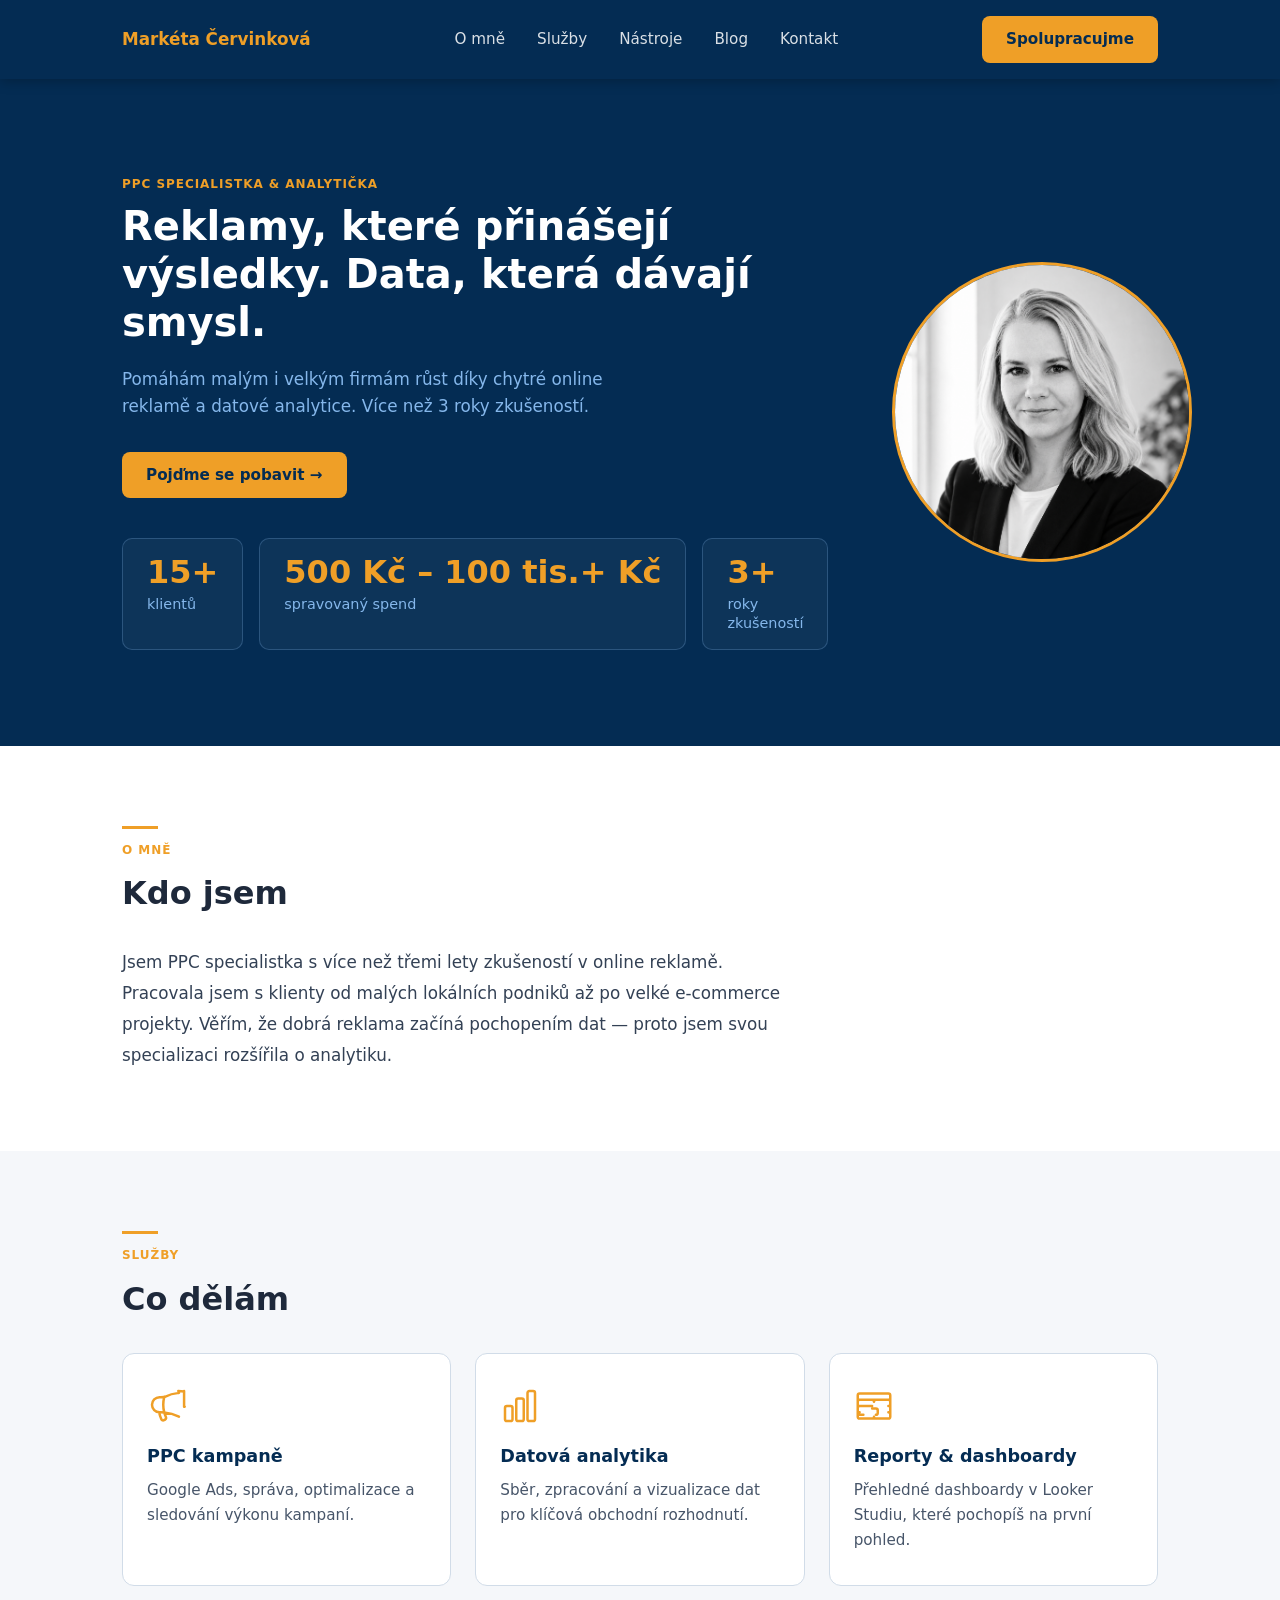
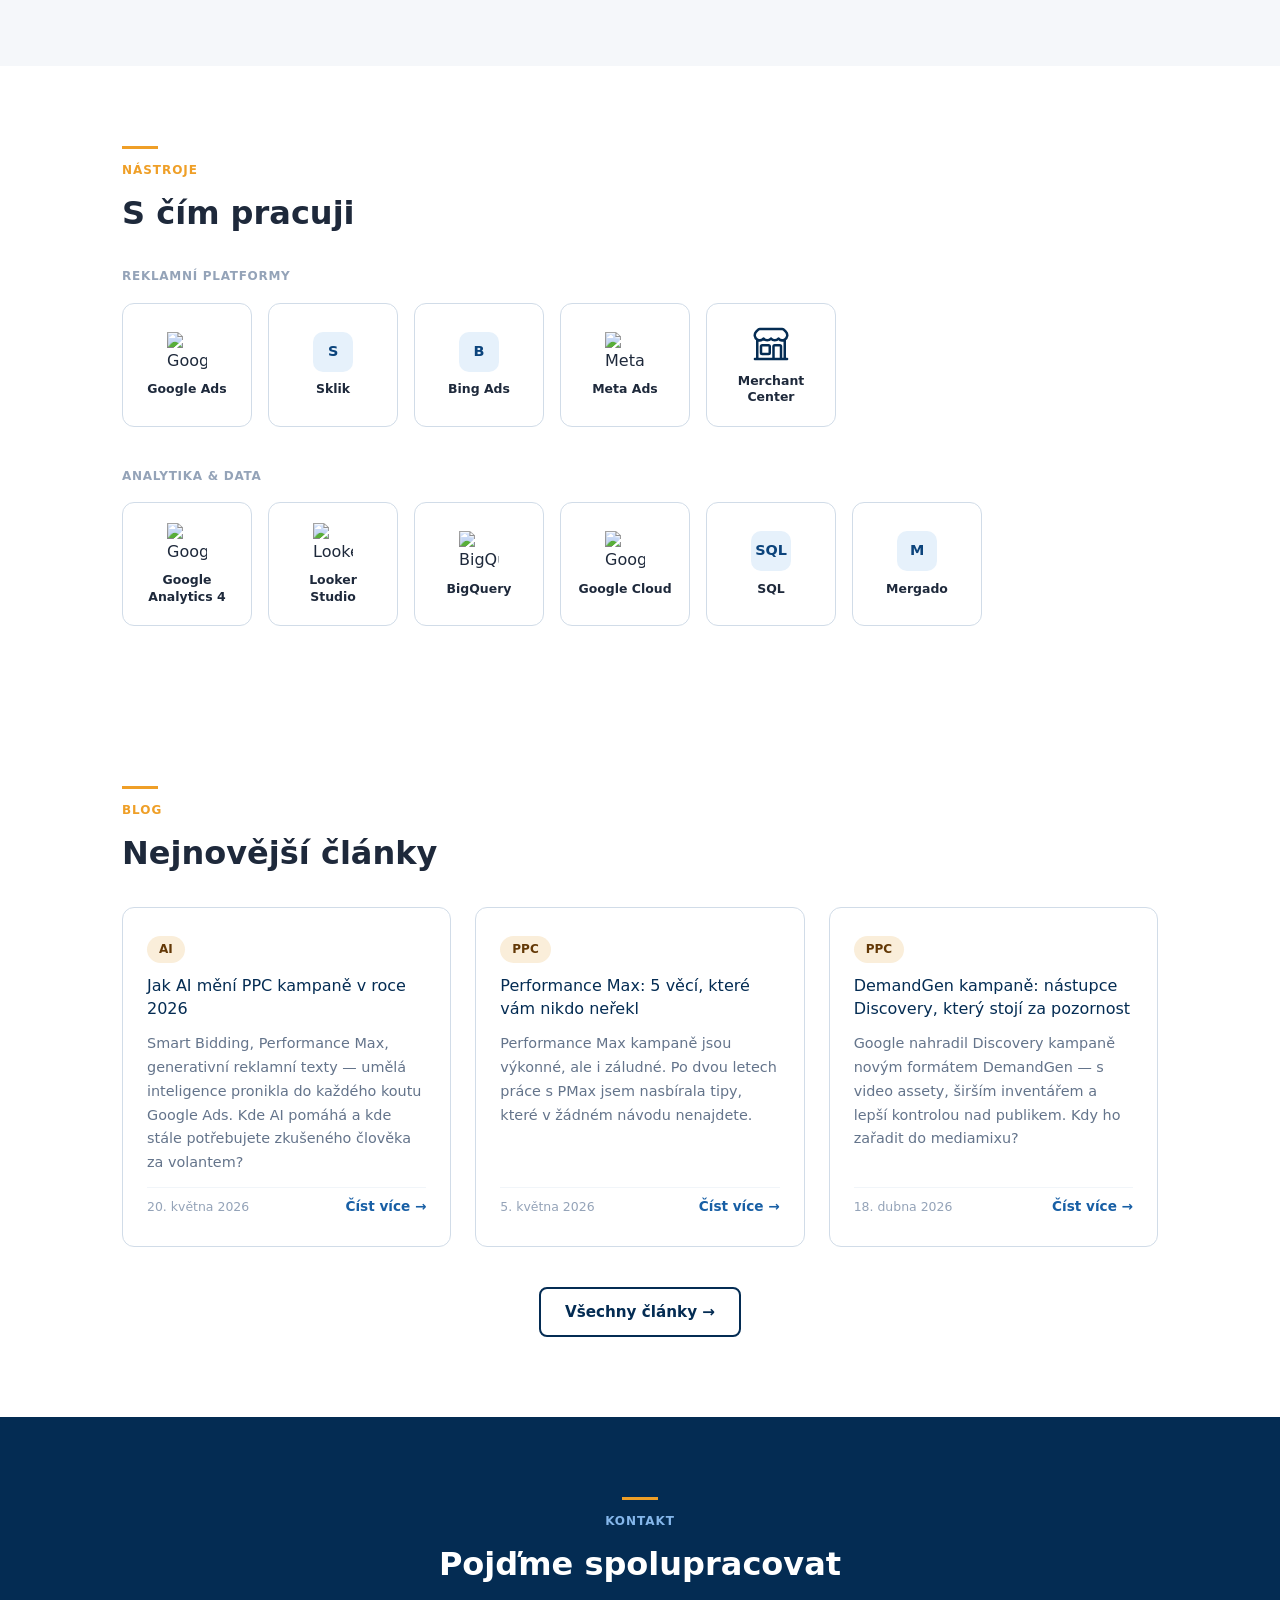
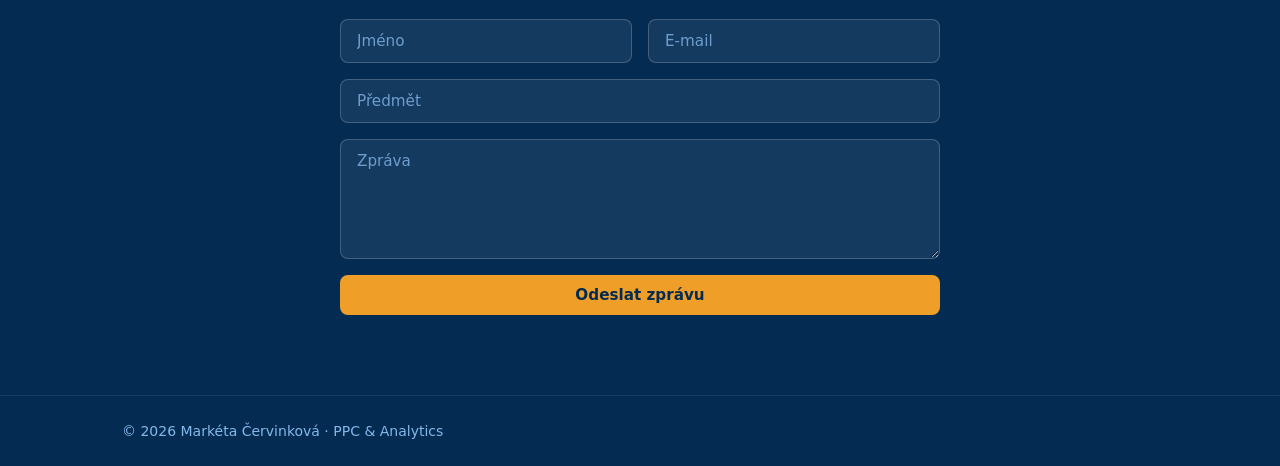
==== index.html @ 35479445 "Enlarge hero stats font, shorten 100 000 to 100 tis." ====
<!DOCTYPE html>
<html lang="cs">
  <head>
    <meta charset="UTF-8" />
    <meta name="viewport" content="width=device-width, initial-scale=1.0" />
    <title>Markéta Červinková — PPC & Analytics</title>
    <link rel="stylesheet" href="css/style.css" />
  </head>
  <body>

    <!-- NAVIGACE -->
    <header class="navbar">
      <div class="navbar__inner">
        <a href="#" class="navbar__logo">Markéta Červinková</a>
        <nav class="navbar__links">
          <a href="#o-mne">O mně</a>
          <a href="#sluzby">Služby</a>
          <a href="#nastroje">Nástroje</a>
          <a href="blog.html">Blog</a>
          <a href="#kontakt">Kontakt</a>
        </nav>
        <a href="#kontakt" class="btn btn--accent">Spolupracujme</a>
      </div>
    </header>

    <main>

      <!-- HERO -->
      <section class="hero" id="hero">
        <div class="section-inner">
          <div class="hero__content">
            <div class="hero__text">
              <p class="section-label">PPC specialistka & analytička</p>
              <h1>Reklamy, které přinášejí výsledky. Data, která dávají smysl.</h1>
              <p class="hero__sub">Pomáhám malým i velkým firmám růst díky chytré online reklamě a datové analytice. Více než 3 roky zkušeností.</p>
              <a href="#kontakt" class="btn btn--accent">Pojďme se pobavit →</a>

              <div class="hero__stats">
                <div class="hero__stat">
                  <span class="hero__stat-value">15+</span>
                  <span class="hero__stat-label">klientů</span>
                </div>
                <div class="hero__stat">
                  <span class="hero__stat-value">500 Kč – 100 tis.+ Kč</span>
                  <span class="hero__stat-label">spravovaný spend</span>
                </div>
                <div class="hero__stat">
                  <span class="hero__stat-value">3+</span>
                  <span class="hero__stat-label">roky zkušeností</span>
                </div>
              </div>
            </div>
            <div class="hero__avatar">
              <img src="assets/foto.png" alt="Markéta Červinková" class="avatar" />
            </div>
          </div>
        </div>
      </section>

      <!-- O MNĚ -->
      <section class="about" id="o-mne">
        <div class="section-inner">
          <div class="deco-bar"></div>
          <p class="section-label">O mně</p>
          <h2>Kdo jsem</h2>
          <p class="about__text">Jsem PPC specialistka s více než třemi lety zkušeností v online reklamě. Pracovala jsem s klienty od malých lokálních podniků až po velké e-commerce projekty. Věřím, že dobrá reklama začíná pochopením dat — proto jsem svou specializaci rozšířila o analytiku.</p>
        </div>
      </section>

      <!-- SLUŽBY -->
      <section class="services" id="sluzby">
        <div class="section-inner">
          <div class="deco-bar"></div>
          <p class="section-label">Služby</p>
          <h2>Co dělám</h2>
          <div class="cards">

            <div class="card">
              <div class="card__icon">
                <svg xmlns="http://www.w3.org/2000/svg" fill="none" viewBox="0 0 24 24" stroke-width="1.5" stroke="currentColor">
                  <path stroke-linecap="round" stroke-linejoin="round" d="M10.34 15.84c-.688-.06-1.386-.09-2.09-.09H7.5a4.5 4.5 0 1 1 0-9h.75c.704 0 1.402-.03 2.09-.09m0 9.18c.253.962.584 1.892.985 2.783.247.55.06 1.21-.463 1.511l-.657.38c-.551.318-1.26.117-1.527-.461a20.845 20.845 0 0 1-1.44-4.282m3.102.069a18.03 18.03 0 0 1-.59-4.59c0-1.586.205-3.124.59-4.59m0 9.18a23.848 23.848 0 0 1 8.835 2.535M10.34 6.66a23.847 23.847 0 0 1 8.835-2.535m0 0A23.74 23.74 0 0 1 18.795 3c1.167 0 2.32.08 3.455.237m0 9.18V3m0 9.18c.12.063.239.127.357.192" />
                </svg>
              </div>
              <h3>PPC kampaně</h3>
              <p>Google Ads, správa, optimalizace a sledování výkonu kampaní.</p>
            </div>

            <div class="card">
              <div class="card__icon">
                <svg xmlns="http://www.w3.org/2000/svg" fill="none" viewBox="0 0 24 24" stroke-width="1.5" stroke="currentColor">
                  <path stroke-linecap="round" stroke-linejoin="round" d="M3 13.125C3 12.504 3.504 12 4.125 12h2.25c.621 0 1.125.504 1.125 1.125v6.75C7.5 20.496 6.996 21 6.375 21h-2.25A1.125 1.125 0 0 1 3 19.875v-6.75ZM9.75 8.625c0-.621.504-1.125 1.125-1.125h2.25c.621 0 1.125.504 1.125 1.125v11.25c0 .621-.504 1.125-1.125 1.125h-2.25a1.125 1.125 0 0 1-1.125-1.125V8.625ZM16.5 4.125c0-.621.504-1.125 1.125-1.125h2.25C20.496 3 21 3.504 21 4.125v15.75c0 .621-.504 1.125-1.125 1.125h-2.25a1.125 1.125 0 0 1-1.125-1.125V4.125Z" />
                </svg>
              </div>
              <h3>Datová analytika</h3>
              <p>Sběr, zpracování a vizualizace dat pro klíčová obchodní rozhodnutí.</p>
            </div>

            <div class="card">
              <div class="card__icon">
                <svg xmlns="http://www.w3.org/2000/svg" fill="none" viewBox="0 0 24 24" stroke-width="1.5" stroke="currentColor">
                  <path stroke-linecap="round" stroke-linejoin="round" d="M3.375 19.5h17.25m-17.25 0a1.125 1.125 0 0 1-1.125-1.125M3.375 19.5h7.5c.621 0 1.125-.504 1.125-1.125m-9.75 0V5.625m0 12.75v-1.5c0-.621.504-1.125 1.125-1.125m18.375 2.625V5.625m0 12.75c0 .621-.504 1.125-1.125 1.125m1.125-1.125v-1.5c0-.621-.504-1.125-1.125-1.125m0 3.75h-7.5A1.125 1.125 0 0 1 12 18.375m9.75-12.75c0-.621-.504-1.125-1.125-1.125H3.375c-.621 0-1.125.504-1.125 1.125m19.5 0v1.5c0 .621-.504 1.125-1.125 1.125M2.25 5.625v1.5c0 .621.504 1.125 1.125 1.125m0 0h17.25m-17.25 0h7.5c.621 0 1.125.504 1.125 1.125M3.375 8.25c-.621 0-1.125.504-1.125 1.125v1.5c0 .621.504 1.125 1.125 1.125m17.25-3.75h-7.5c-.621 0-1.125.504-1.125 1.125m8.625-1.125c.621 0 1.125.504 1.125 1.125v1.5c0 .621-.504 1.125-1.125 1.125m-17.25 0h7.5m-7.5 0c-.621 0-1.125.504-1.125 1.125v1.5c0 .621.504 1.125 1.125 1.125m9.75-2.25h-2.25m2.25 0c.621 0 1.125.504 1.125 1.125v1.5c0 .621-.504 1.125-1.125 1.125m-9.75 0h2.25" />
                </svg>
              </div>
              <h3>Reporty & dashboardy</h3>
              <p>Přehledné dashboardy v Looker Studiu, které pochopíš na první pohled.</p>
            </div>

          </div>
        </div>
      </section>

      <!-- NÁSTROJE -->
      <section class="tools" id="nastroje">
        <div class="section-inner">
          <div class="deco-bar"></div>
          <p class="section-label">Nástroje</p>
          <h2>S čím pracuji</h2>

          <div class="tools-group">
            <p class="tools-group__label">Reklamní platformy</p>
            <div class="tools-grid">
              <div class="tool-card">
                <img src="https://cdn.simpleicons.org/googleads/042C53" alt="Google Ads" class="tool-card__logo" />
                <span class="tool-card__name">Google Ads</span>
              </div>
              <div class="tool-card">
                <div class="tool-card__letter">S</div>
                <span class="tool-card__name">Sklik</span>
              </div>
              <div class="tool-card">
                <div class="tool-card__letter">B</div>
                <span class="tool-card__name">Bing Ads</span>
              </div>
              <div class="tool-card">
                <img src="https://cdn.simpleicons.org/meta/042C53" alt="Meta Ads" class="tool-card__logo" />
                <span class="tool-card__name">Meta Ads</span>
              </div>
              <div class="tool-card">
                <svg class="tool-card__logo" viewBox="0 0 24 24" fill="none" stroke="#042C53" stroke-width="1.5" xmlns="http://www.w3.org/2000/svg">
                  <path stroke-linecap="round" stroke-linejoin="round" d="M13.5 21v-7.5a.75.75 0 0 1 .75-.75h3a.75.75 0 0 1 .75.75V21m-4.5 0H2.36m11.14 0H18m0 0h3.64m-1.39 0V9.349M3.75 21V9.349m0 0a3.001 3.001 0 0 0 3.75-.615A2.993 2.993 0 0 0 9.75 9.75c.896 0 1.7-.393 2.25-1.016a2.993 2.993 0 0 0 2.25 1.016 2.993 2.993 0 0 0 2.25-1.016 3.001 3.001 0 0 0 3.75.614m-16.5 0a3.004 3.004 0 0 1-.621-4.72l1.189-1.19A1.5 1.5 0 0 1 5.378 3h13.243a1.5 1.5 0 0 1 1.06.44l1.19 1.189a3 3 0 0 1-.621 4.72M6.75 18h3.75a.75.75 0 0 0 .75-.75V13.5a.75.75 0 0 0-.75-.75H6.75a.75.75 0 0 0-.75.75v3.75c0 .414.336.75.75.75Z" />
                </svg>
                <span class="tool-card__name">Merchant Center</span>
              </div>
            </div>
          </div>

          <div class="tools-group">
            <p class="tools-group__label">Analytika & data</p>
            <div class="tools-grid">
              <div class="tool-card">
                <img src="https://cdn.simpleicons.org/googleanalytics/042C53" alt="Google Analytics 4" class="tool-card__logo" />
                <span class="tool-card__name">Google Analytics 4</span>
              </div>
              <div class="tool-card">
                <img src="https://cdn.simpleicons.org/looker/042C53" alt="Looker Studio" class="tool-card__logo" />
                <span class="tool-card__name">Looker Studio</span>
              </div>
              <div class="tool-card">
                <img src="https://cdn.simpleicons.org/googlebigquery/042C53" alt="BigQuery" class="tool-card__logo" />
                <span class="tool-card__name">BigQuery</span>
              </div>
              <div class="tool-card">
                <img src="https://cdn.simpleicons.org/googlecloud/042C53" alt="Google Cloud Platform" class="tool-card__logo" />
                <span class="tool-card__name">Google Cloud</span>
              </div>
              <div class="tool-card">
                <div class="tool-card__letter">SQL</div>
                <span class="tool-card__name">SQL</span>
              </div>
              <div class="tool-card">
                <div class="tool-card__letter">M</div>
                <span class="tool-card__name">Mergado</span>
              </div>
            </div>
          </div>

        </div>
      </section>

      <!-- BLOG PREVIEW -->
      <section class="blog-preview" id="blog">
        <div class="section-inner">
          <div class="deco-bar"></div>
          <p class="section-label">Blog</p>
          <h2>Nejnovější články</h2>
          <div class="blog-preview__grid" id="blogGrid"></div>
          <div class="blog-preview__cta">
            <a href="blog.html" class="btn btn--outline">Všechny články →</a>
          </div>
        </div>
      </section>

      <!-- KONTAKT -->
      <section class="contact" id="kontakt">
        <div class="section-inner">
          <div class="deco-bar"></div>
          <p class="section-label">Kontakt</p>
          <h2>Pojďme spolupracovat</h2>
          <form class="form" novalidate>
            <div class="form__row">
              <input class="form__input" type="text" placeholder="Jméno" required />
              <input class="form__input" type="email" placeholder="E-mail" required />
            </div>
            <input class="form__input" type="text" placeholder="Předmět" />
            <textarea class="form__input form__textarea" placeholder="Zpráva" rows="5" required></textarea>
            <button type="submit" class="btn btn--accent">Odeslat zprávu</button>
          </form>
        </div>
      </section>

    </main>

    <!-- FOOTER -->
    <footer class="footer">
      <div class="footer__inner">
        <p>© 2026 Markéta Červinková · PPC & Analytics</p>
      </div>
    </footer>

    <script src="js/script.js"></script>
  </body>
</html>
---- css/style.css ----
*, *::before, *::after {
  box-sizing: border-box;
  margin: 0;
  padding: 0;
}

:root {
  --primary:        #042C53;
  --accent:         #EF9F27;
  --light-blue:     #85B7EB;
  --chip-blue-bg:   #E6F1FB;
  --chip-blue-text: #0C447C;
  --chip-gold-bg:   #FAEEDA;
  --chip-gold-text: #633806;
  --text:           #1e293b;
  --bg:             #ffffff;
  --bg-gray:        #f5f7fa;
  --font:           system-ui, sans-serif;
  --max-width:      1100px;
}

html {
  scroll-behavior: smooth;
}

body {
  font-family: var(--font);
  color: var(--text);
  background: var(--bg);
  line-height: 1.6;
}

/* ── LAYOUT ── */
.section-inner {
  max-width: var(--max-width);
  margin: 0 auto;
  padding: 5rem 2rem;
}

/* ── DECORATIVE BAR ── */
.deco-bar {
  width: 36px;
  height: 3px;
  background: var(--accent);
  margin-bottom: 0.75rem;
}

/* ── SECTION LABEL ── */
.section-label {
  display: block;
  font-size: 0.75rem;
  font-weight: 700;
  letter-spacing: 0.08em;
  text-transform: uppercase;
  color: var(--accent);
  margin-bottom: 0.5rem;
}

/* ── HEADINGS ── */
h2 {
  font-size: 2rem;
  font-weight: 700;
  margin-bottom: 1.75rem;
  color: inherit;
}

/* ── BUTTONS ── */
.btn {
  display: inline-block;
  padding: 0.7rem 1.5rem;
  border-radius: 8px;
  font-weight: 600;
  font-size: 0.95rem;
  font-family: var(--font);
  text-decoration: none;
  cursor: pointer;
  border: none;
  transition: opacity 0.2s, transform 0.15s;
}
.btn:hover {
  opacity: 0.88;
  transform: translateY(-1px);
}

.btn--accent {
  background: var(--accent);
  color: var(--primary);
}

/* ════════════════════════════
   NAVIGACE
════════════════════════════ */
.navbar {
  position: sticky;
  top: 0;
  z-index: 100;
  background: var(--primary);
  box-shadow: 0 2px 12px rgba(0, 0, 0, 0.25);
}

.navbar__inner {
  max-width: var(--max-width);
  margin: 0 auto;
  padding: 1rem 2rem;
  display: flex;
  align-items: center;
  gap: 2rem;
}

.navbar__logo {
  color: var(--accent);
  font-weight: 700;
  font-size: 1.05rem;
  text-decoration: none;
  white-space: nowrap;
  flex-shrink: 0;
}

.navbar__links {
  flex: 1;
  display: flex;
  justify-content: center;
  gap: 2rem;
}

.navbar__links a {
  color: rgba(255, 255, 255, 0.85);
  text-decoration: none;
  font-size: 0.95rem;
  transition: color 0.2s;
}
.navbar__links a:hover {
  color: var(--accent);
}

/* ════════════════════════════
   HERO
════════════════════════════ */
.hero {
  background: var(--primary);
  color: #fff;
}

.hero .section-inner {
  padding-top: 6rem;
  padding-bottom: 6rem;
}

.hero__content {
  display: flex;
  align-items: center;
  gap: 4rem;
}

.hero__text {
  flex: 1;
}

.hero__text h1 {
  font-size: 2.5rem;
  font-weight: 800;
  line-height: 1.2;
  color: #fff;
  margin-bottom: 1.25rem;
}

.hero__sub {
  color: var(--light-blue);
  font-size: 1.05rem;
  margin-bottom: 2rem;
  max-width: 520px;
}

.hero__stats {
  display: flex;
  gap: 1rem;
  margin-top: 2.5rem;
}

.hero__stat {
  display: flex;
  flex-direction: column;
  gap: 0.3rem;
  padding: 1rem 1.5rem;
  border: 1px solid rgba(133, 183, 235, 0.25);
  border-radius: 10px;
  background: rgba(255, 255, 255, 0.04);
}

.hero__stat-value {
  font-size: 2rem;
  font-weight: 800;
  color: var(--accent);
  line-height: 1.1;
  white-space: nowrap;
}

.hero__stat-label {
  font-size: 0.9rem;
  color: var(--light-blue);
  line-height: 1.3;
}

.hero__avatar {
  flex-shrink: 0;
}

.avatar {
  width: 300px;
  height: 300px;
  border-radius: 50%;
  border: 3px solid var(--accent);
  object-fit: cover;
  object-position: center top;
  display: block;
}

/* ════════════════════════════
   O MNĚ
════════════════════════════ */
.about {
  background: var(--bg);
}

.about__text {
  max-width: 680px;
  font-size: 1.05rem;
  line-height: 1.85;
  color: #334155;
}

/* ════════════════════════════
   SLUŽBY
════════════════════════════ */
.services {
  background: var(--bg-gray);
}

.cards {
  display: grid;
  grid-template-columns: repeat(3, 1fr);
  gap: 1.5rem;
}

.card {
  background: #fff;
  border: 0.5px solid #d1dce8;
  border-radius: 12px;
  padding: 2rem 1.5rem;
  transition: box-shadow 0.2s;
}
.card:hover {
  box-shadow: 0 4px 20px rgba(4, 44, 83, 0.1);
}

.card__icon {
  width: 40px;
  height: 40px;
  color: var(--accent);
  margin-bottom: 1rem;
}
.card__icon svg {
  width: 100%;
  height: 100%;
}

.card h3 {
  font-size: 1.1rem;
  font-weight: 700;
  color: var(--primary);
  margin-bottom: 0.5rem;
}

.card p {
  color: #475569;
  font-size: 0.95rem;
  line-height: 1.65;
}

/* ════════════════════════════
   NÁSTROJE
════════════════════════════ */
.tools {
  background: var(--bg);
}

.tools-group {
  margin-bottom: 2.5rem;
}
.tools-group:last-child {
  margin-bottom: 0;
}

.tools-group__label {
  font-size: 0.75rem;
  font-weight: 700;
  letter-spacing: 0.06em;
  text-transform: uppercase;
  color: #94a3b8;
  margin-bottom: 1rem;
}

.tools-grid {
  display: flex;
  flex-wrap: wrap;
  gap: 1rem;
}

.tool-card {
  display: flex;
  flex-direction: column;
  align-items: center;
  justify-content: center;
  gap: 0.6rem;
  background: #fff;
  border: 0.5px solid #d1dce8;
  border-radius: 12px;
  padding: 1.25rem 1rem;
  width: 130px;
  transition: box-shadow 0.2s, transform 0.15s, border-color 0.2s;
  cursor: default;
}
.tool-card:hover {
  box-shadow: 0 4px 16px rgba(4, 44, 83, 0.1);
  transform: translateY(-2px);
  border-color: var(--accent);
}

.tool-card__logo {
  width: 40px;
  height: 40px;
  object-fit: contain;
}

.tool-card__letter {
  width: 40px;
  height: 40px;
  border-radius: 10px;
  background: var(--chip-blue-bg);
  color: var(--chip-blue-text);
  display: flex;
  align-items: center;
  justify-content: center;
  font-weight: 800;
  font-size: 0.9rem;
  letter-spacing: -0.01em;
}

.tool-card__name {
  font-size: 0.78rem;
  font-weight: 600;
  color: var(--text);
  text-align: center;
  line-height: 1.3;
}

/* zachováme chipy pro blog */
.chip {
  padding: 0.4rem 1.1rem;
  border-radius: 999px;
  font-size: 0.875rem;
  font-weight: 600;
}

.chip--blue {
  background: var(--chip-blue-bg);
  color: var(--chip-blue-text);
}

.chip--gold {
  background: var(--chip-gold-bg);
  color: var(--chip-gold-text);
}

/* ════════════════════════════
   BLOG PREVIEW
════════════════════════════ */
.blog-preview {
  background: var(--bg);
}

.blog-preview__grid {
  display: grid;
  grid-template-columns: repeat(3, 1fr);
  gap: 1.5rem;
  margin-bottom: 2.5rem;
}

.blog-card {
  background: #fff;
  border: 0.5px solid #d1dce8;
  border-radius: 12px;
  padding: 1.75rem 1.5rem;
  display: flex;
  flex-direction: column;
  gap: 0.75rem;
  transition: box-shadow 0.2s, transform 0.15s;
  position: relative;
}
.blog-card:hover {
  box-shadow: 0 4px 20px rgba(4, 44, 83, 0.1);
  transform: translateY(-2px);
}

.blog-card__tag {
  display: inline-block;
  padding: 0.25rem 0.75rem;
  border-radius: 999px;
  font-size: 0.75rem;
  font-weight: 600;
  background: var(--chip-gold-bg);
  color: var(--chip-gold-text);
  align-self: flex-start;
}

.blog-card__title {
  font-size: 1rem;
  font-weight: 500;
  line-height: 1.4;
  margin: 0;
}
.blog-card__title a {
  color: var(--primary);
  text-decoration: none;
  transition: color 0.2s;
}
.blog-card__title a::after {
  content: '';
  position: absolute;
  inset: 0;
  border-radius: 12px;
}
.blog-card:hover .blog-card__title a {
  color: var(--accent);
}

.blog-card__perex {
  font-size: 0.9rem;
  color: #64748b;
  line-height: 1.65;
  flex: 1;
}

.blog-card__footer {
  display: flex;
  justify-content: space-between;
  align-items: center;
  margin-top: auto;
  padding-top: 0.5rem;
  border-top: 1px solid #f1f5f9;
}

.blog-card__date {
  font-size: 0.78rem;
  color: #94a3b8;
}

.blog-card__link {
  font-size: 0.85rem;
  font-weight: 600;
  color: #185FA5;
  text-decoration: none;
  transition: opacity 0.2s;
  position: relative;
  z-index: 1;
}
.blog-card__link:hover {
  opacity: 0.75;
}

.blog-preview__cta {
  text-align: center;
}

.btn--outline {
  background: transparent;
  border: 2px solid var(--primary);
  color: var(--primary);
}
.btn--outline:hover {
  background: var(--primary);
  color: #fff;
  opacity: 1;
}

@media (max-width: 768px) {
  .blog-preview__grid {
    grid-template-columns: 1fr;
  }
}

/* ════════════════════════════
   KONTAKT
════════════════════════════ */
.contact {
  background: var(--primary);
  color: #fff;
  text-align: center;
}

.contact h2 {
  color: #fff;
}

.contact .section-label {
  color: var(--light-blue);
}

.contact .deco-bar {
  margin-left: auto;
  margin-right: auto;
}

.form {
  display: flex;
  flex-direction: column;
  gap: 1rem;
  max-width: 600px;
  margin: 0 auto;
}

.form__row {
  display: grid;
  grid-template-columns: 1fr 1fr;
  gap: 1rem;
}

.form__input {
  width: 100%;
  padding: 0.75rem 1rem;
  border-radius: 8px;
  border: 1px solid rgba(255, 255, 255, 0.2);
  background: rgba(255, 255, 255, 0.07);
  color: #fff;
  font-size: 0.95rem;
  font-family: var(--font);
  outline: none;
  transition: border-color 0.2s, background 0.2s;
}
.form__input::placeholder {
  color: var(--light-blue);
  opacity: 0.8;
}
.form__input:focus {
  border-color: var(--accent);
  background: rgba(255, 255, 255, 0.1);
}

.form__textarea {
  resize: vertical;
  min-height: 120px;
}

/* ════════════════════════════
   FOOTER
════════════════════════════ */
.footer {
  background: var(--primary);
  border-top: 1px solid rgba(255, 255, 255, 0.08);
  color: var(--light-blue);
  font-size: 0.875rem;
}

.footer__inner {
  max-width: var(--max-width);
  margin: 0 auto;
  padding: 1.5rem 2rem;
}

/* ════════════════════════════
   RESPONSIVE
════════════════════════════ */
@media (max-width: 768px) {
  .navbar__links {
    display: none;
  }

  .hero .section-inner {
    padding-top: 4rem;
    padding-bottom: 4rem;
  }

  .hero__content {
    flex-direction: column-reverse;
    text-align: center;
    gap: 2.5rem;
  }

  .hero__text h1 {
    font-size: 1.8rem;
  }

  .hero__sub {
    margin-left: auto;
    margin-right: auto;
  }

  .hero__stats {
    flex-direction: column;
    gap: 0.75rem;
  }

  .cards {
    grid-template-columns: 1fr;
  }

  .form__row {
    grid-template-columns: 1fr;
  }
}
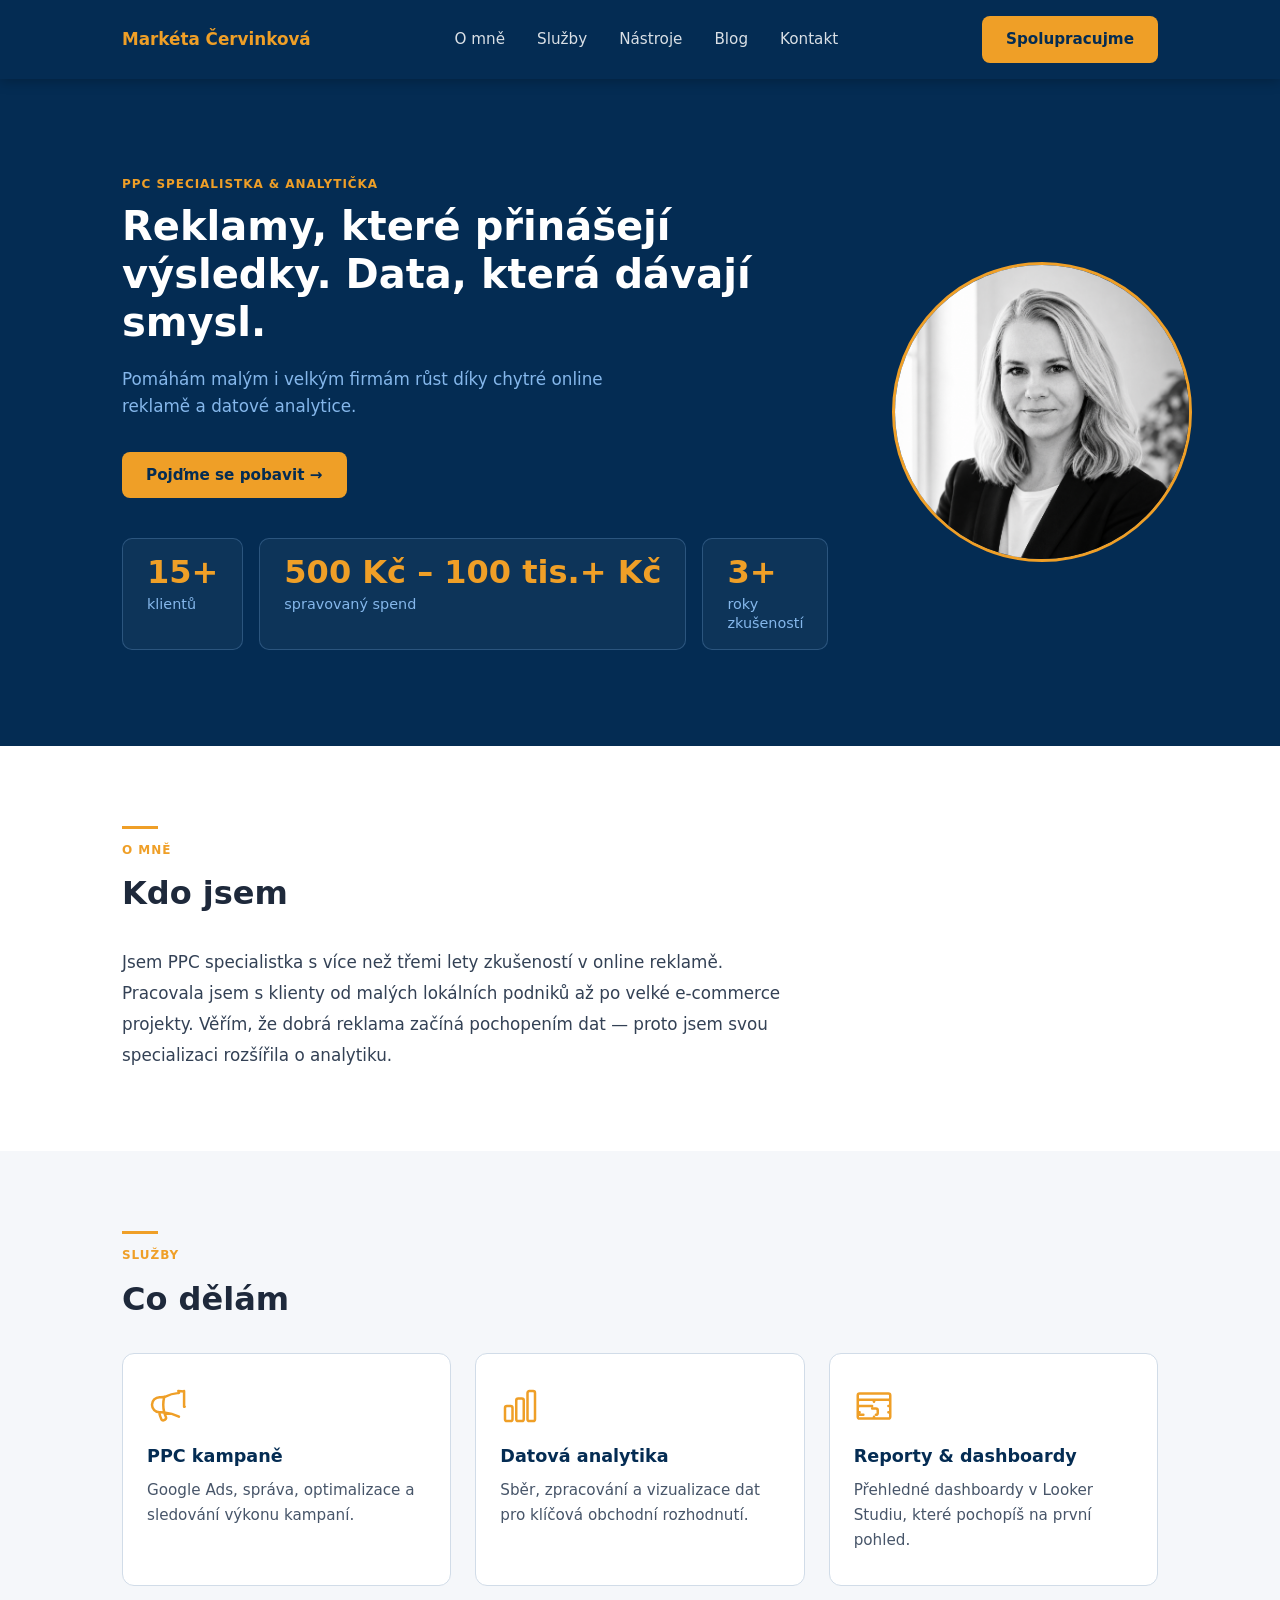
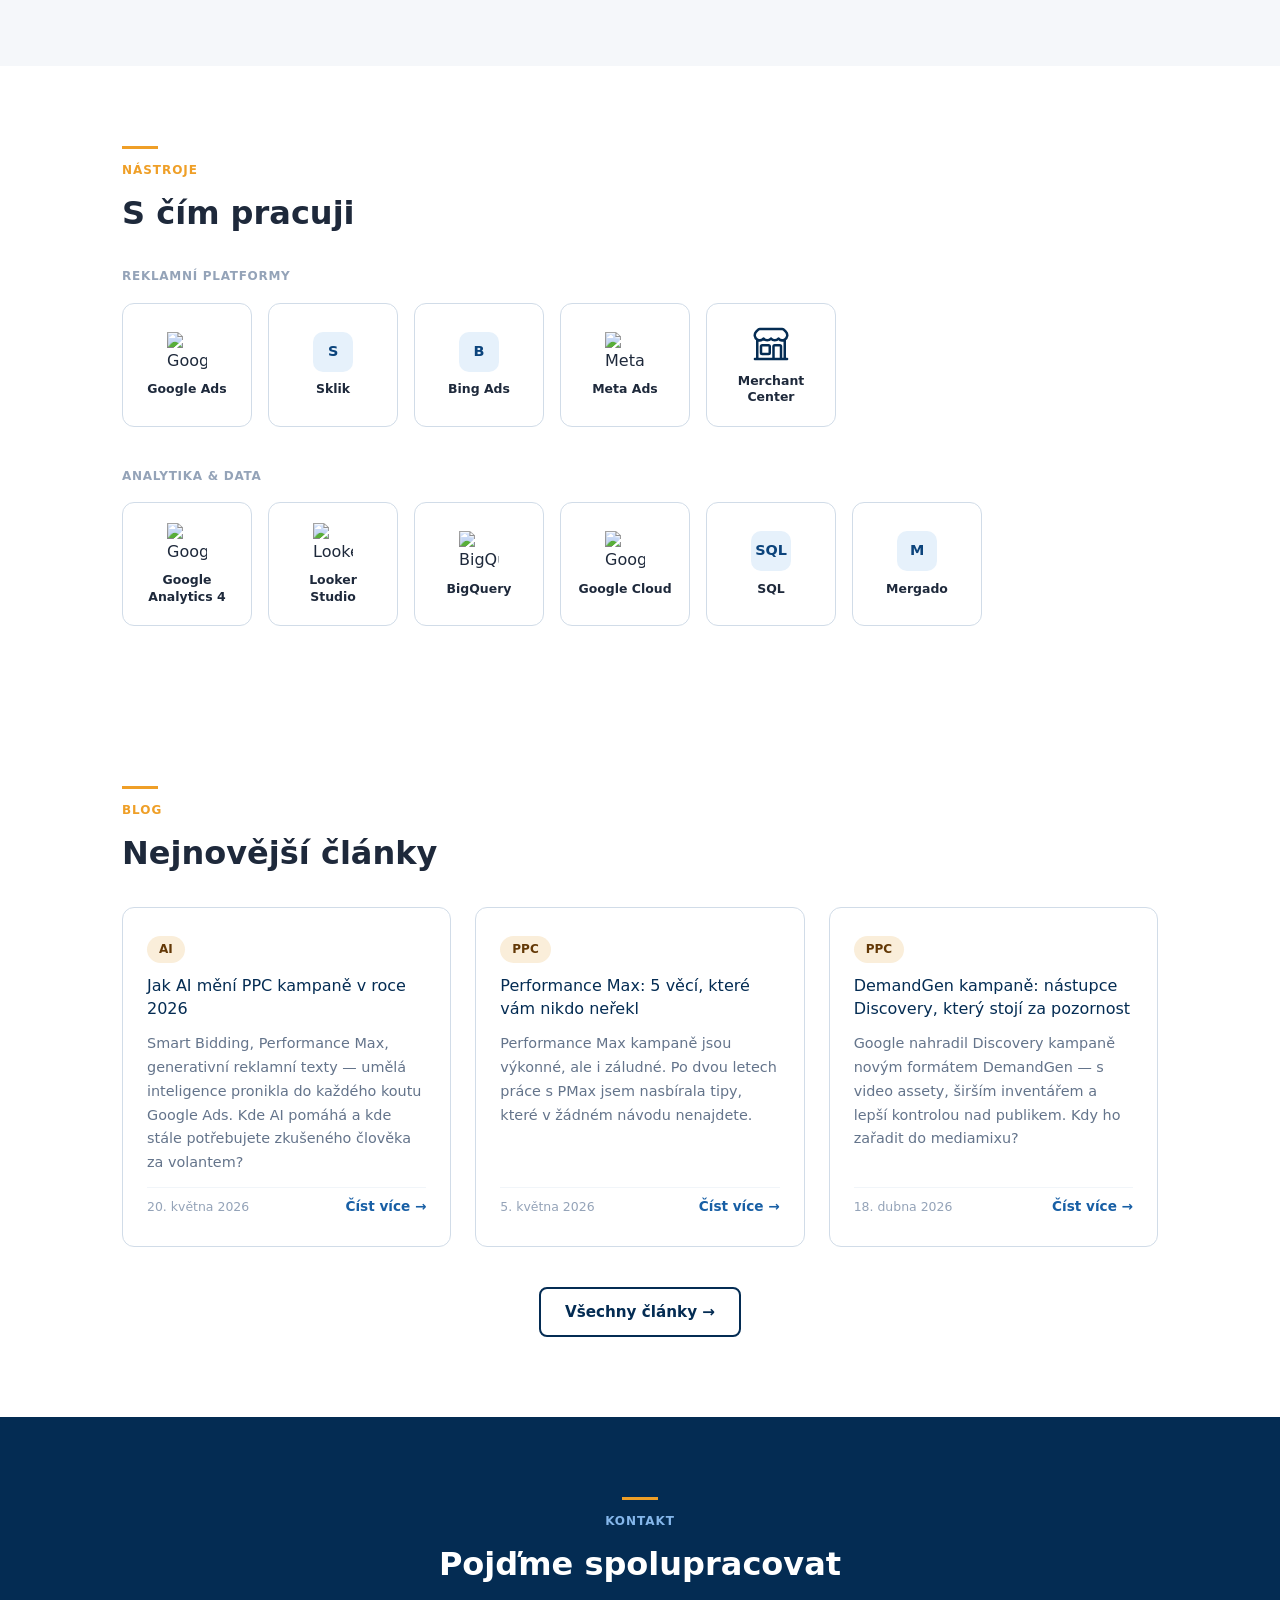
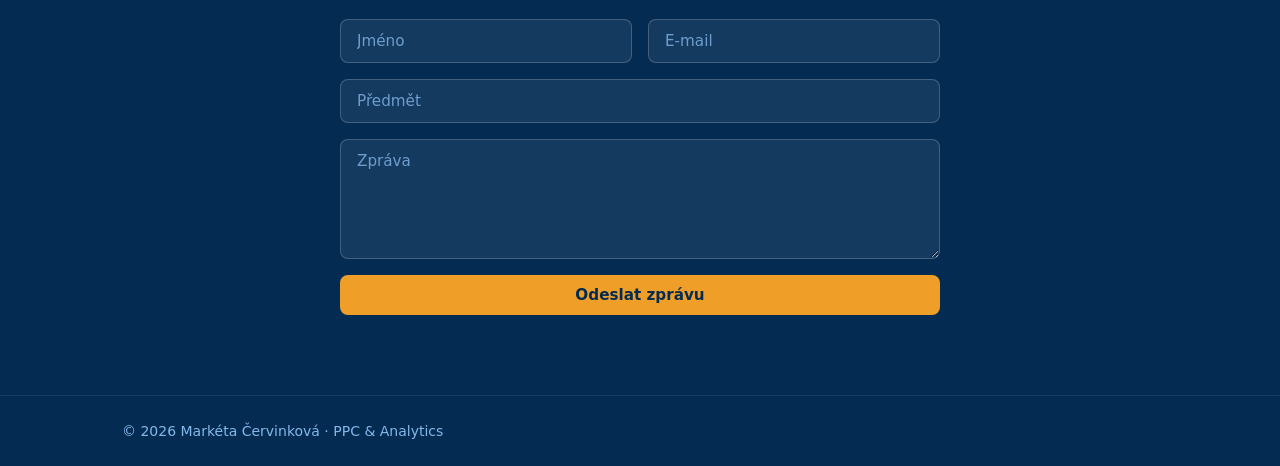
==== commit c9d3f72d: "Remove duplicate experience mention from hero subtitle" ====
--- a/index.html
+++ b/index.html
@@ -32,7 +32,7 @@
             <div class="hero__text">
               <p class="section-label">PPC specialistka & analytička</p>
               <h1>Reklamy, které přinášejí výsledky. Data, která dávají smysl.</h1>
-              <p class="hero__sub">Pomáhám malým i velkým firmám růst díky chytré online reklamě a datové analytice. Více než 3 roky zkušeností.</p>
+              <p class="hero__sub">Pomáhám malým i velkým firmám růst díky chytré online reklamě a datové analytice.</p>
               <a href="#kontakt" class="btn btn--accent">Pojďme se pobavit →</a>
 
               <div class="hero__stats">
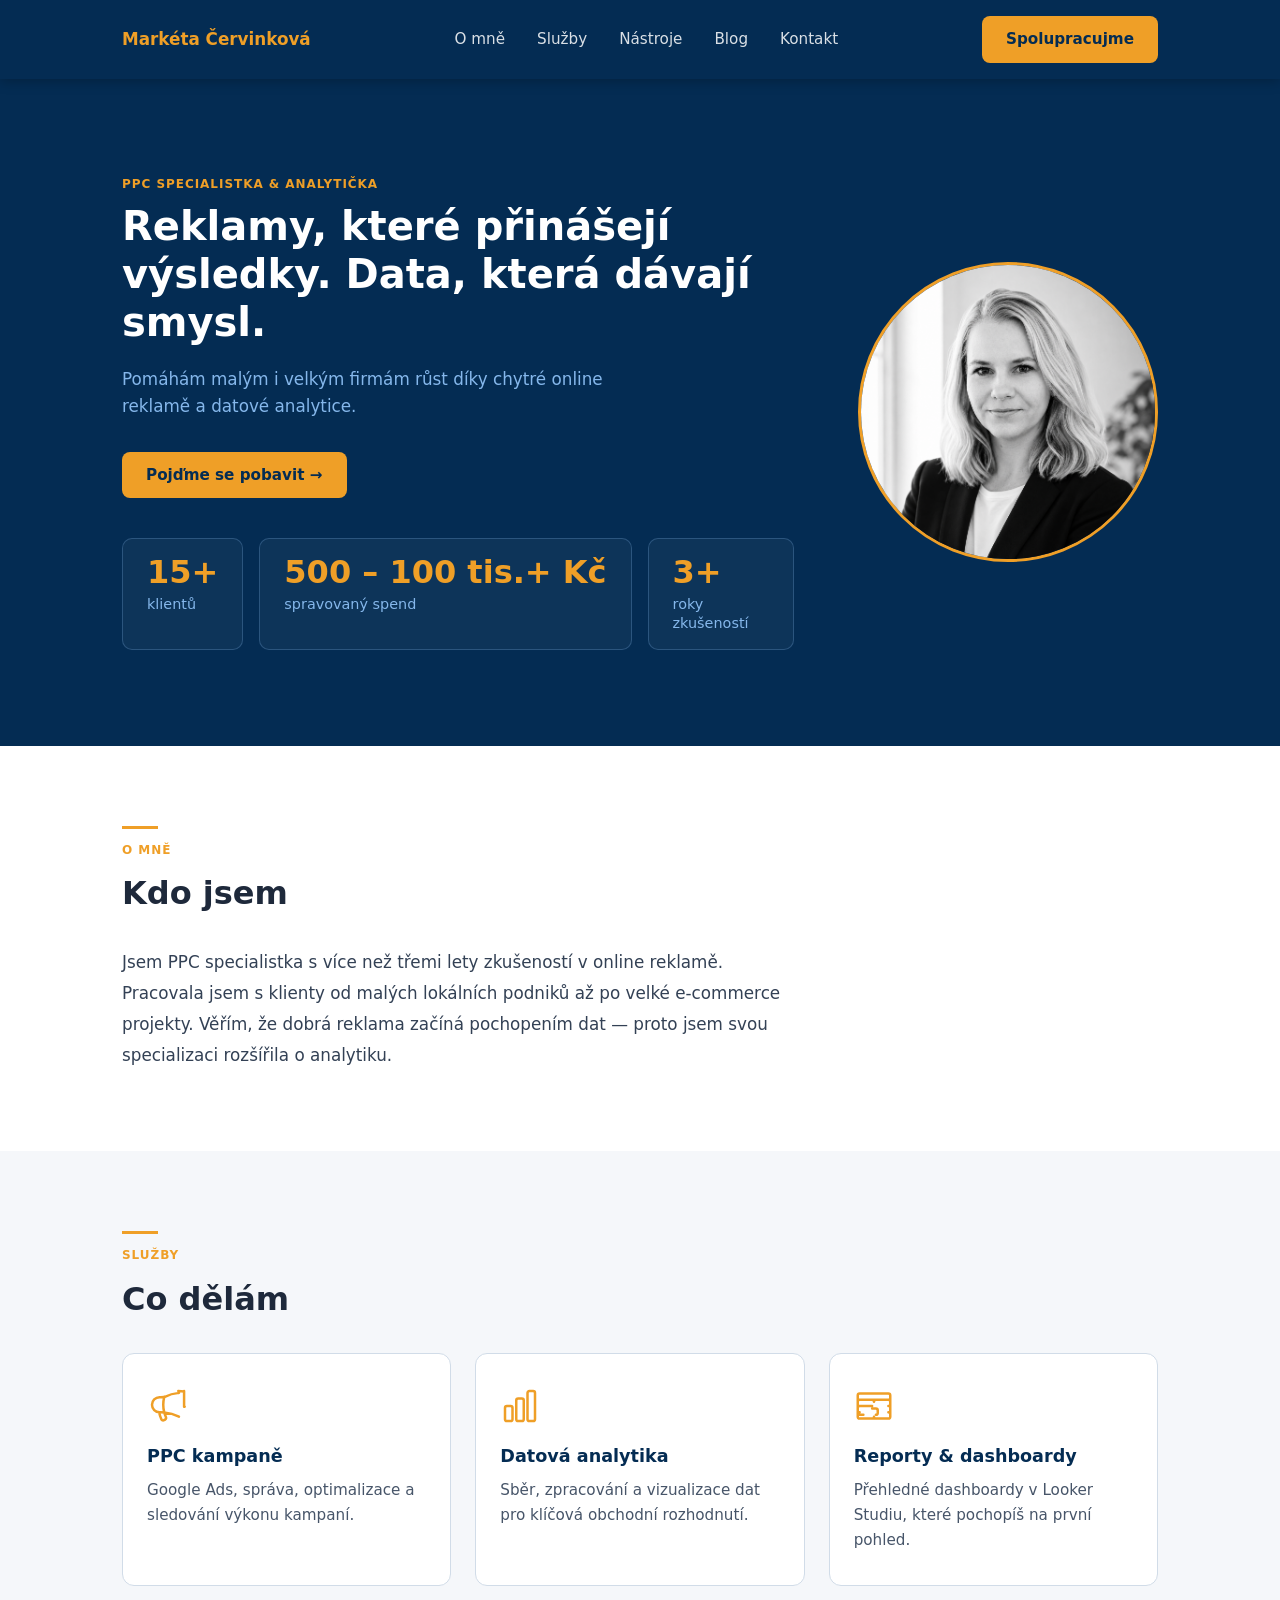
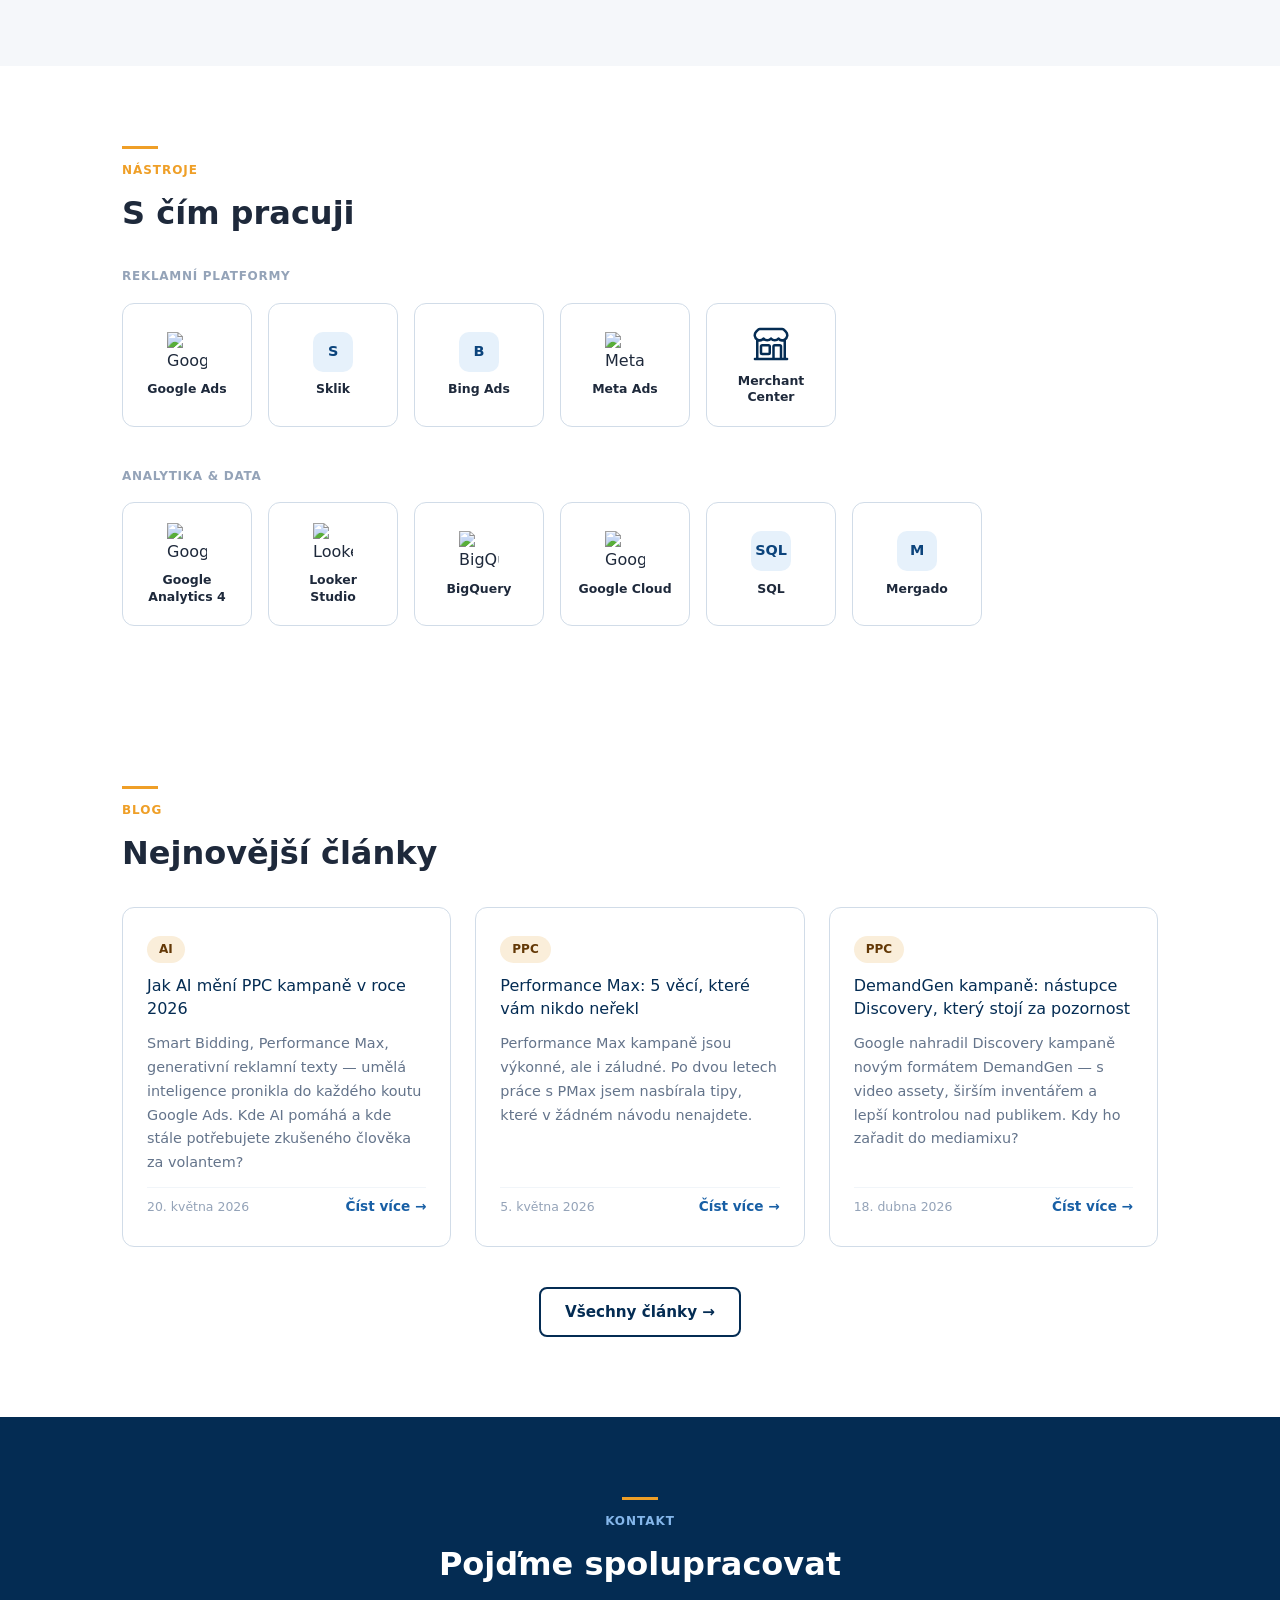
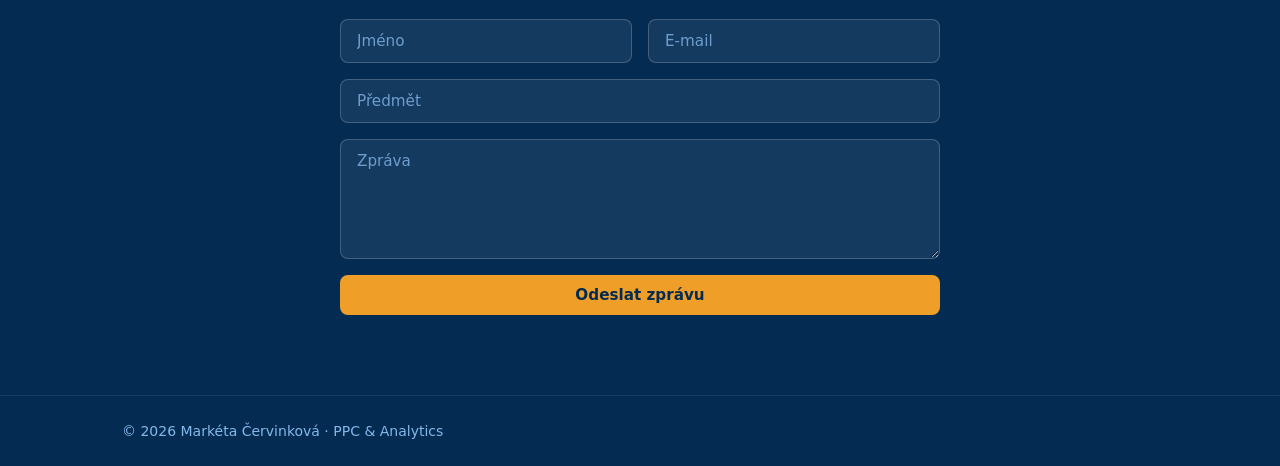
==== commit 66371445: "Fix duplicate Kč in hero stats spend value" ====
--- a/index.html
+++ b/index.html
@@ -41,7 +41,7 @@
                   <span class="hero__stat-label">klientů</span>
                 </div>
                 <div class="hero__stat">
-                  <span class="hero__stat-value">500 Kč – 100 tis.+ Kč</span>
+                  <span class="hero__stat-value">500 – 100 tis.+ Kč</span>
                   <span class="hero__stat-label">spravovaný spend</span>
                 </div>
                 <div class="hero__stat">
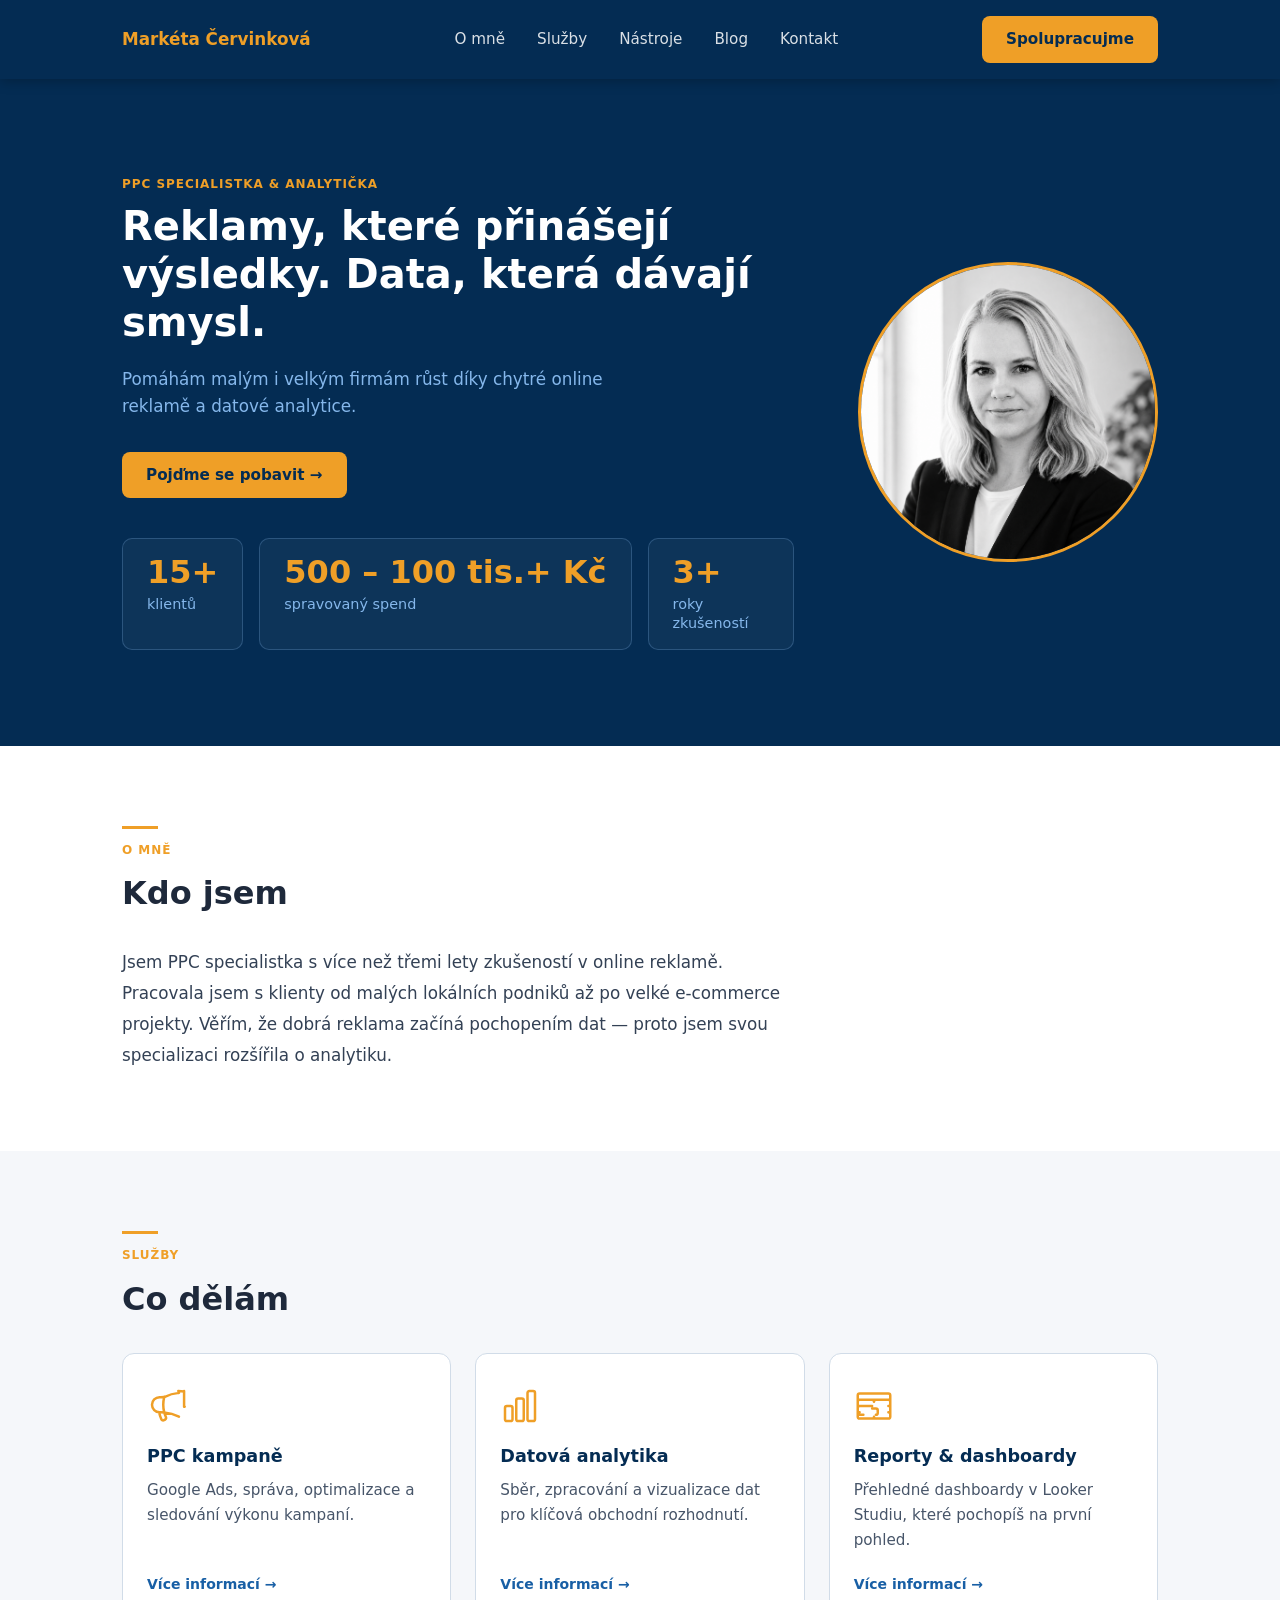
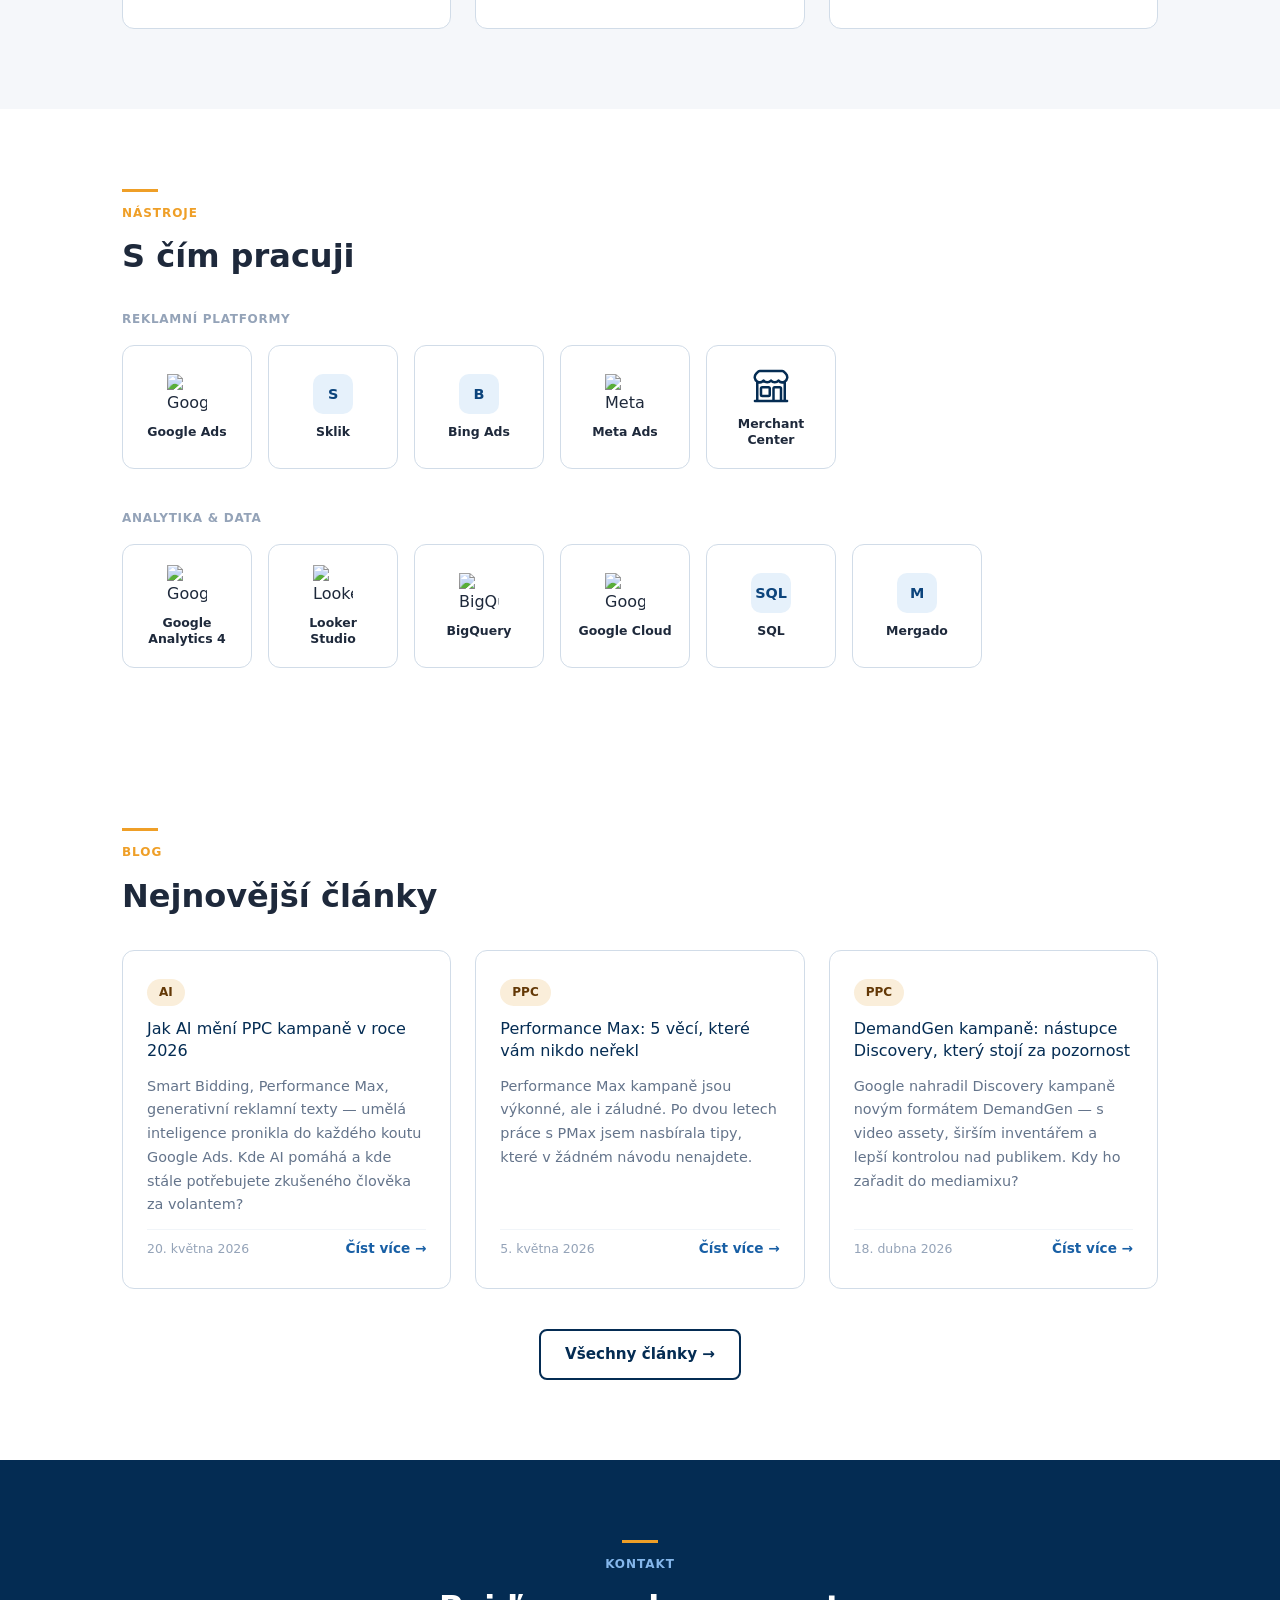
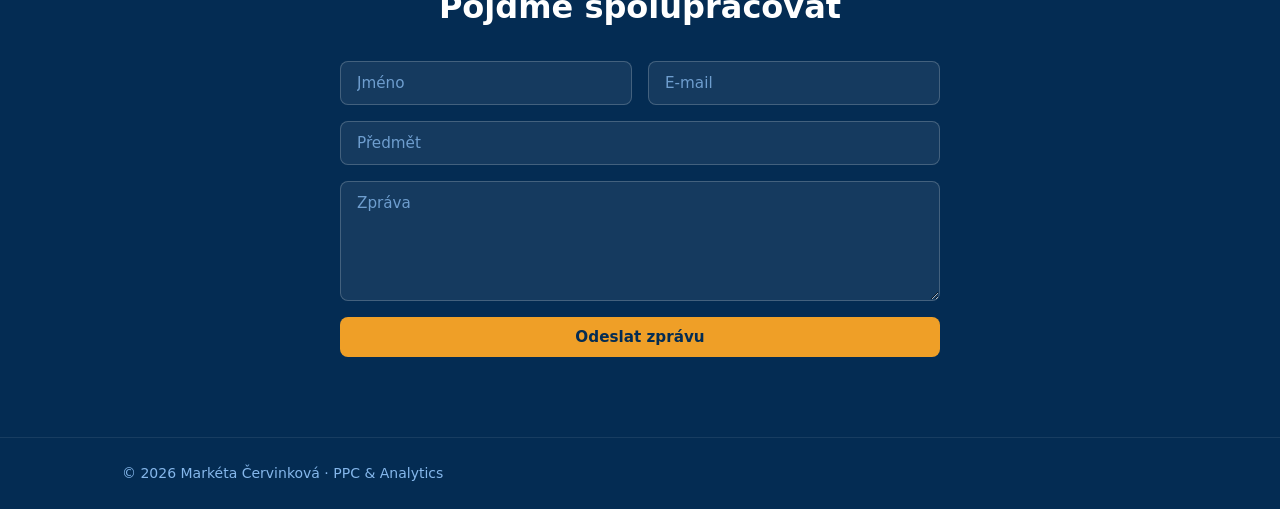
==== commit b14fd6ef: "Add service detail pages (PPC, analytika, reporty) with process steps and sidebar CTA" ====
--- a/index.html
+++ b/index.html
@@ -83,6 +83,7 @@
               </div>
               <h3>PPC kampaně</h3>
               <p>Google Ads, správa, optimalizace a sledování výkonu kampaní.</p>
+              <a href="sluzby/ppc-kampane.html" class="card__link">Více informací →</a>
             </div>
 
             <div class="card">
@@ -93,6 +94,7 @@
               </div>
               <h3>Datová analytika</h3>
               <p>Sběr, zpracování a vizualizace dat pro klíčová obchodní rozhodnutí.</p>
+              <a href="sluzby/datova-analytika.html" class="card__link">Více informací →</a>
             </div>
 
             <div class="card">
@@ -103,6 +105,7 @@
               </div>
               <h3>Reporty & dashboardy</h3>
               <p>Přehledné dashboardy v Looker Studiu, které pochopíš na první pohled.</p>
+              <a href="sluzby/reporty-dashboardy.html" class="card__link">Více informací →</a>
             </div>
 
           </div>
--- a/css/style.css
+++ b/css/style.css
@@ -247,10 +247,14 @@
   border: 0.5px solid #d1dce8;
   border-radius: 12px;
   padding: 2rem 1.5rem;
-  transition: box-shadow 0.2s;
+  transition: box-shadow 0.2s, transform 0.15s;
+  position: relative;
+  display: flex;
+  flex-direction: column;
 }
 .card:hover {
   box-shadow: 0 4px 20px rgba(4, 44, 83, 0.1);
+  transform: translateY(-2px);
 }
 
 .card__icon {
@@ -275,6 +279,26 @@
   color: #475569;
   font-size: 0.95rem;
   line-height: 1.65;
+  flex: 1;
+}
+
+.card__link {
+  display: inline-block;
+  margin-top: 1.25rem;
+  font-size: 0.875rem;
+  font-weight: 600;
+  color: #185FA5;
+  text-decoration: none;
+  transition: opacity 0.2s;
+  position: relative;
+  z-index: 1;
+}
+.card__link:hover { opacity: 0.75; }
+.card__link::after {
+  content: '';
+  position: absolute;
+  inset: -2rem -1.5rem;
+  border-radius: 12px;
 }
 
 /* ════════════════════════════
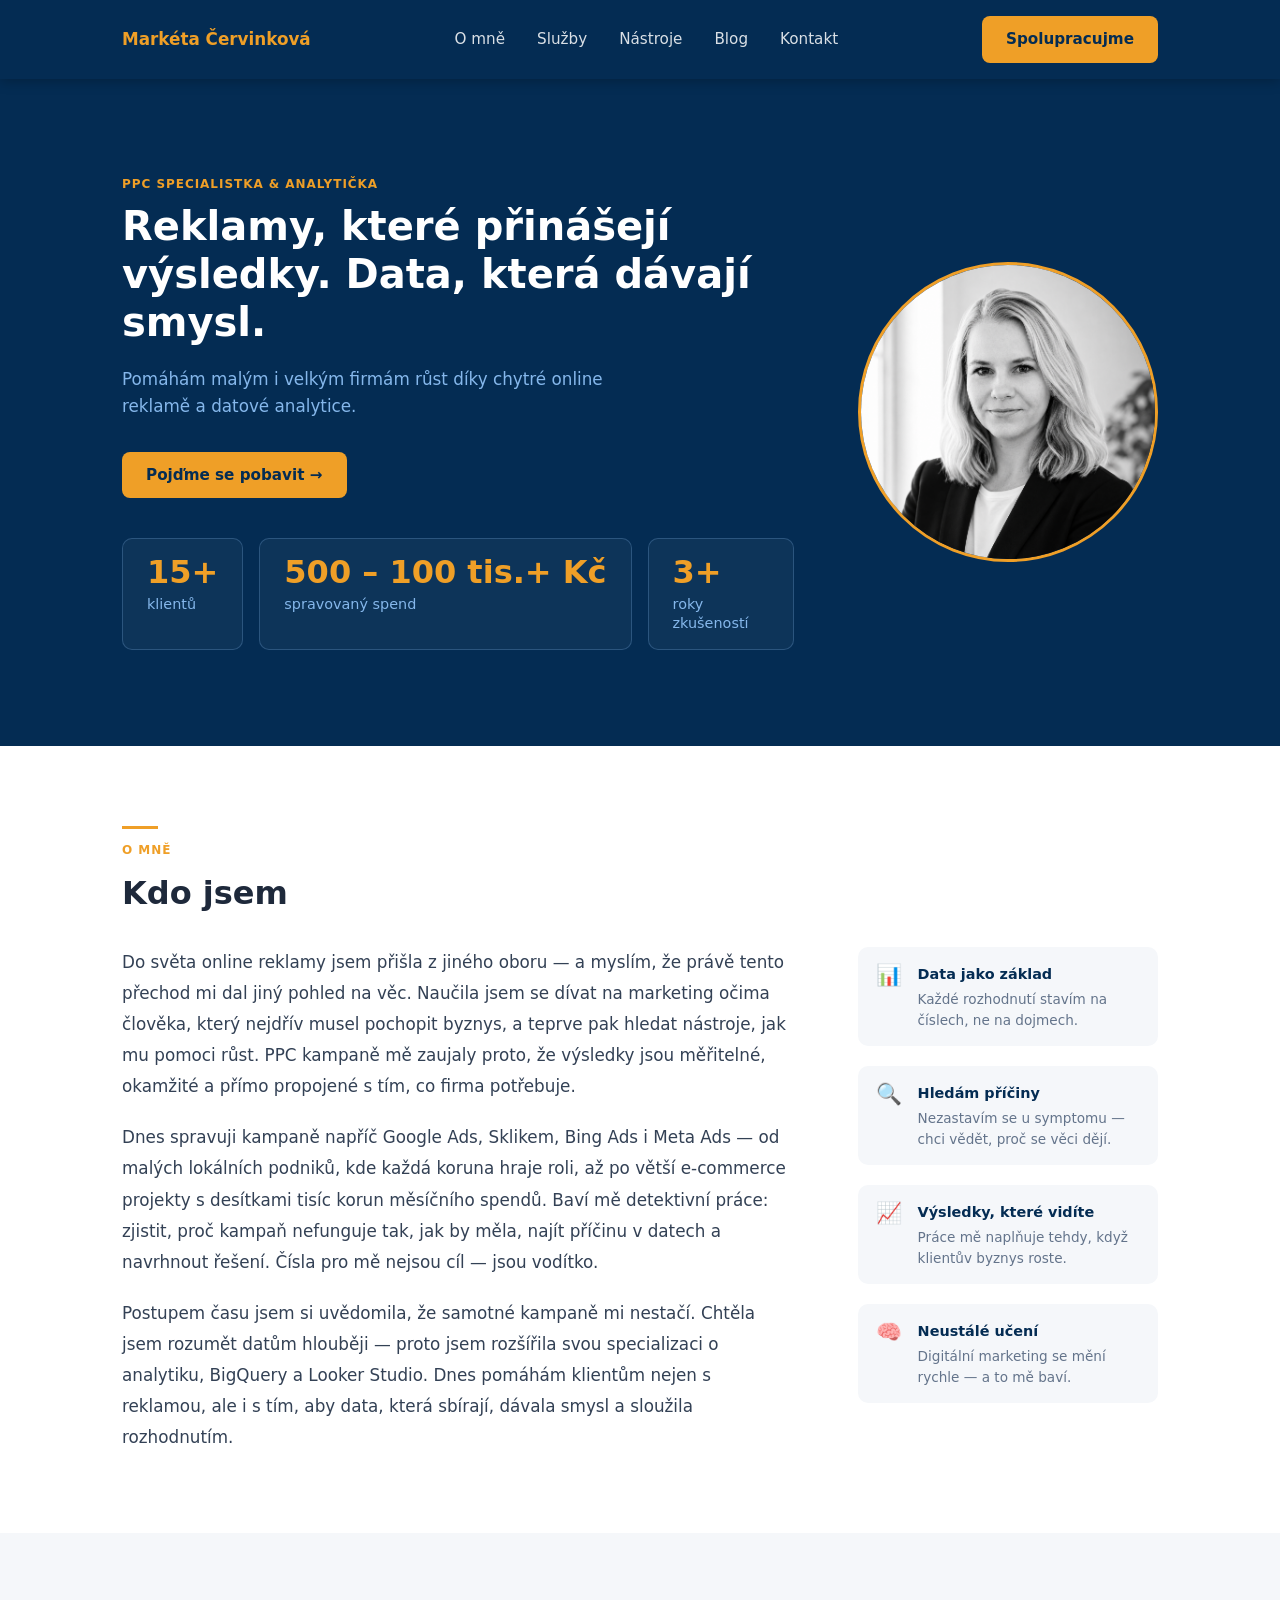
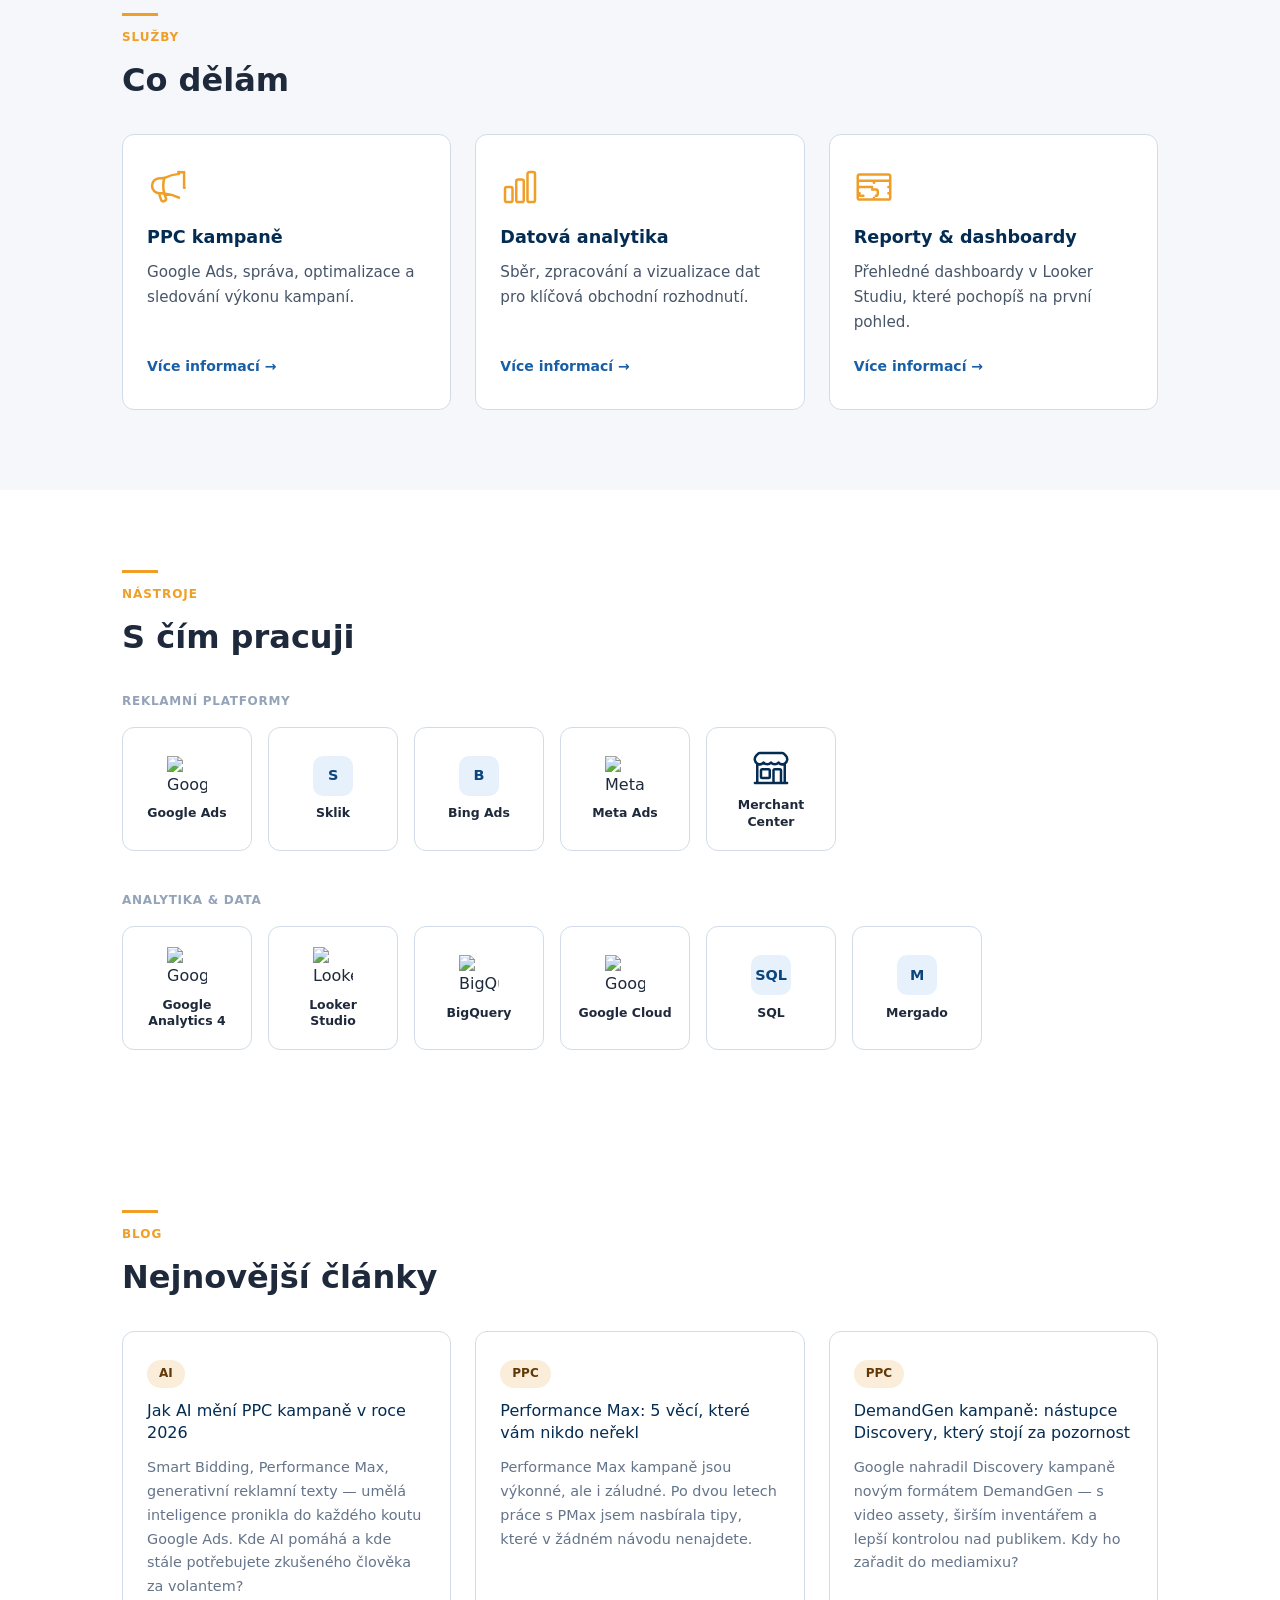
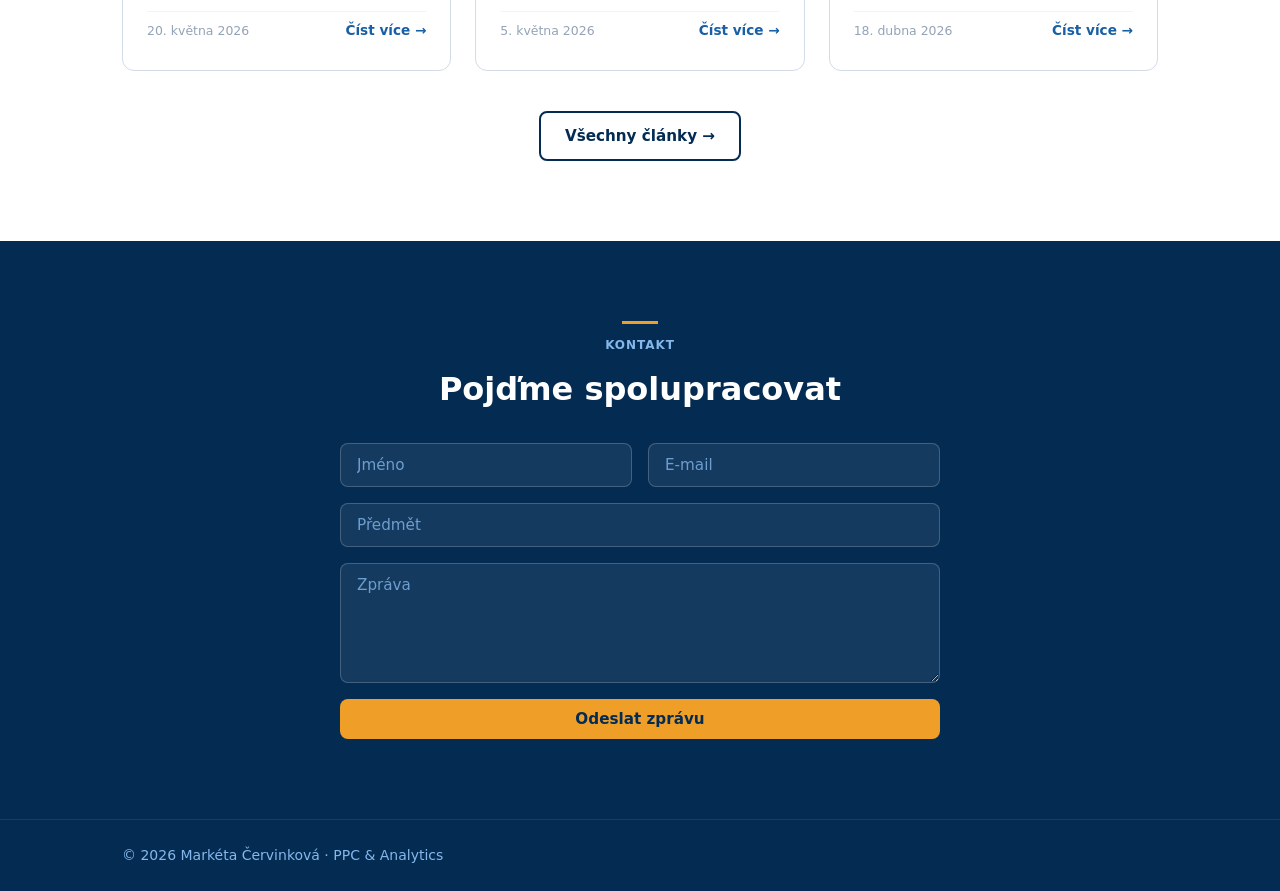
==== commit aa0c5ec0: "Expand About section: 3 paragraphs + values sidebar" ====
--- a/index.html
+++ b/index.html
@@ -63,7 +63,43 @@
           <div class="deco-bar"></div>
           <p class="section-label">O mně</p>
           <h2>Kdo jsem</h2>
-          <p class="about__text">Jsem PPC specialistka s více než třemi lety zkušeností v online reklamě. Pracovala jsem s klienty od malých lokálních podniků až po velké e-commerce projekty. Věřím, že dobrá reklama začíná pochopením dat — proto jsem svou specializaci rozšířila o analytiku.</p>
+          <div class="about__content">
+            <div class="about__text">
+              <p>Do světa online reklamy jsem přišla z jiného oboru — a myslím, že právě tento přechod mi dal jiný pohled na věc. Naučila jsem se dívat na marketing očima člověka, který nejdřív musel pochopit byznys, a teprve pak hledat nástroje, jak mu pomoci růst. PPC kampaně mě zaujaly proto, že výsledky jsou měřitelné, okamžité a přímo propojené s tím, co firma potřebuje.</p>
+              <p>Dnes spravuji kampaně napříč Google Ads, Sklikem, Bing Ads i Meta Ads — od malých lokálních podniků, kde každá koruna hraje roli, až po větší e-commerce projekty s desítkami tisíc korun měsíčního spendů. Baví mě detektivní práce: zjistit, proč kampaň nefunguje tak, jak by měla, najít příčinu v datech a navrhnout řešení. Čísla pro mě nejsou cíl — jsou vodítko.</p>
+              <p>Postupem času jsem si uvědomila, že samotné kampaně mi nestačí. Chtěla jsem rozumět datům hlouběji — proto jsem rozšířila svou specializaci o analytiku, BigQuery a Looker Studio. Dnes pomáhám klientům nejen s reklamou, ale i s tím, aby data, která sbírají, dávala smysl a sloužila rozhodnutím.</p>
+            </div>
+            <div class="about__values">
+              <div class="about__value">
+                <span class="about__value-icon">📊</span>
+                <div>
+                  <strong>Data jako základ</strong>
+                  <p>Každé rozhodnutí stavím na číslech, ne na dojmech.</p>
+                </div>
+              </div>
+              <div class="about__value">
+                <span class="about__value-icon">🔍</span>
+                <div>
+                  <strong>Hledám příčiny</strong>
+                  <p>Nezastavím se u symptomu — chci vědět, proč se věci dějí.</p>
+                </div>
+              </div>
+              <div class="about__value">
+                <span class="about__value-icon">📈</span>
+                <div>
+                  <strong>Výsledky, které vidíte</strong>
+                  <p>Práce mě naplňuje tehdy, když klientův byznys roste.</p>
+                </div>
+              </div>
+              <div class="about__value">
+                <span class="about__value-icon">🧠</span>
+                <div>
+                  <strong>Neustálé učení</strong>
+                  <p>Digitální marketing se mění rychle — a to mě baví.</p>
+                </div>
+              </div>
+            </div>
+          </div>
         </div>
       </section>
 
--- a/css/style.css
+++ b/css/style.css
@@ -222,11 +222,66 @@
   background: var(--bg);
 }
 
+.about__content {
+  display: grid;
+  grid-template-columns: 1fr 300px;
+  gap: 4rem;
+  align-items: start;
+}
+
 .about__text {
-  max-width: 680px;
   font-size: 1.05rem;
   line-height: 1.85;
   color: #334155;
+}
+.about__text p {
+  margin-bottom: 1.25rem;
+}
+.about__text p:last-child {
+  margin-bottom: 0;
+}
+
+.about__values {
+  display: flex;
+  flex-direction: column;
+  gap: 1.25rem;
+}
+
+.about__value {
+  display: flex;
+  gap: 1rem;
+  align-items: flex-start;
+  background: var(--bg-gray);
+  border-radius: 10px;
+  padding: 1rem 1.1rem;
+}
+
+.about__value-icon {
+  font-size: 1.3rem;
+  flex-shrink: 0;
+  line-height: 1;
+  padding-top: 0.1rem;
+}
+
+.about__value strong {
+  display: block;
+  font-size: 0.9rem;
+  font-weight: 700;
+  color: var(--primary);
+  margin-bottom: 0.2rem;
+}
+.about__value p {
+  font-size: 0.85rem;
+  color: #64748b;
+  line-height: 1.5;
+  margin: 0;
+}
+
+@media (max-width: 768px) {
+  .about__content {
+    grid-template-columns: 1fr;
+    gap: 2rem;
+  }
 }
 
 /* ════════════════════════════
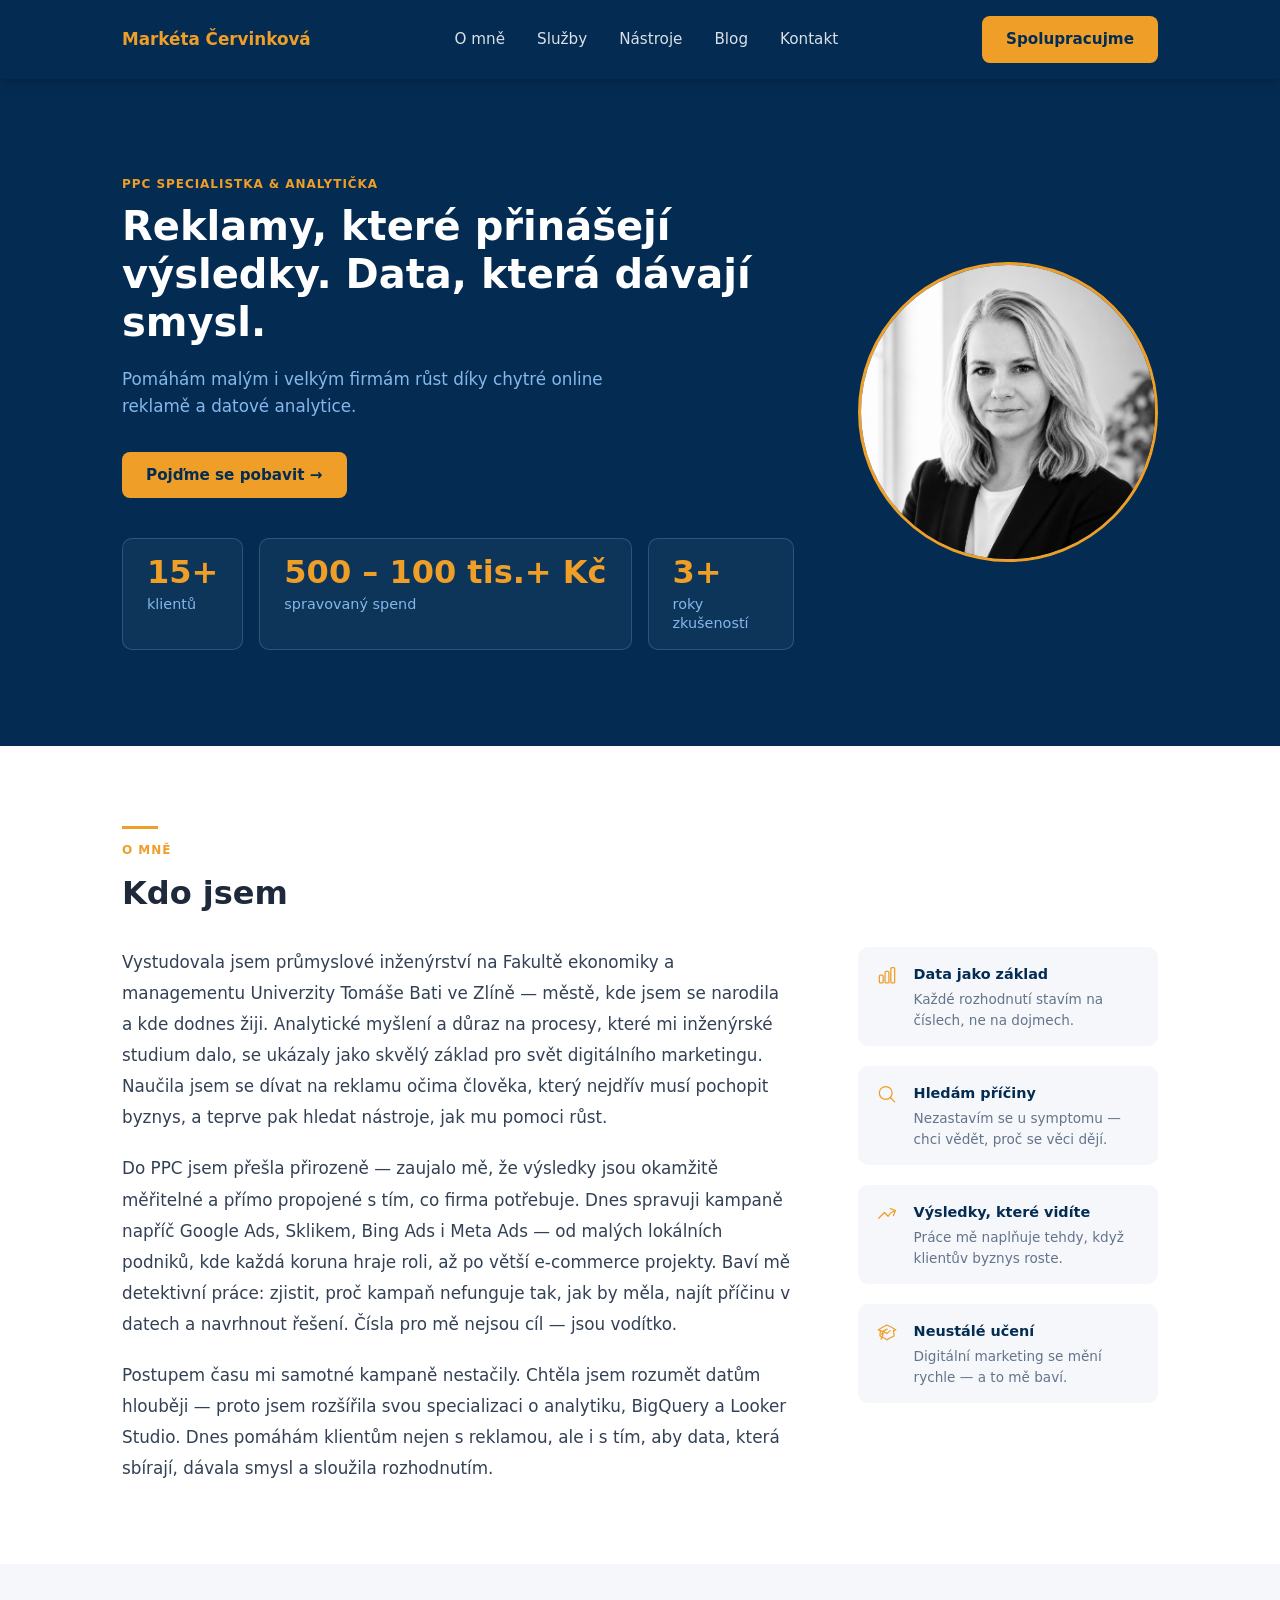
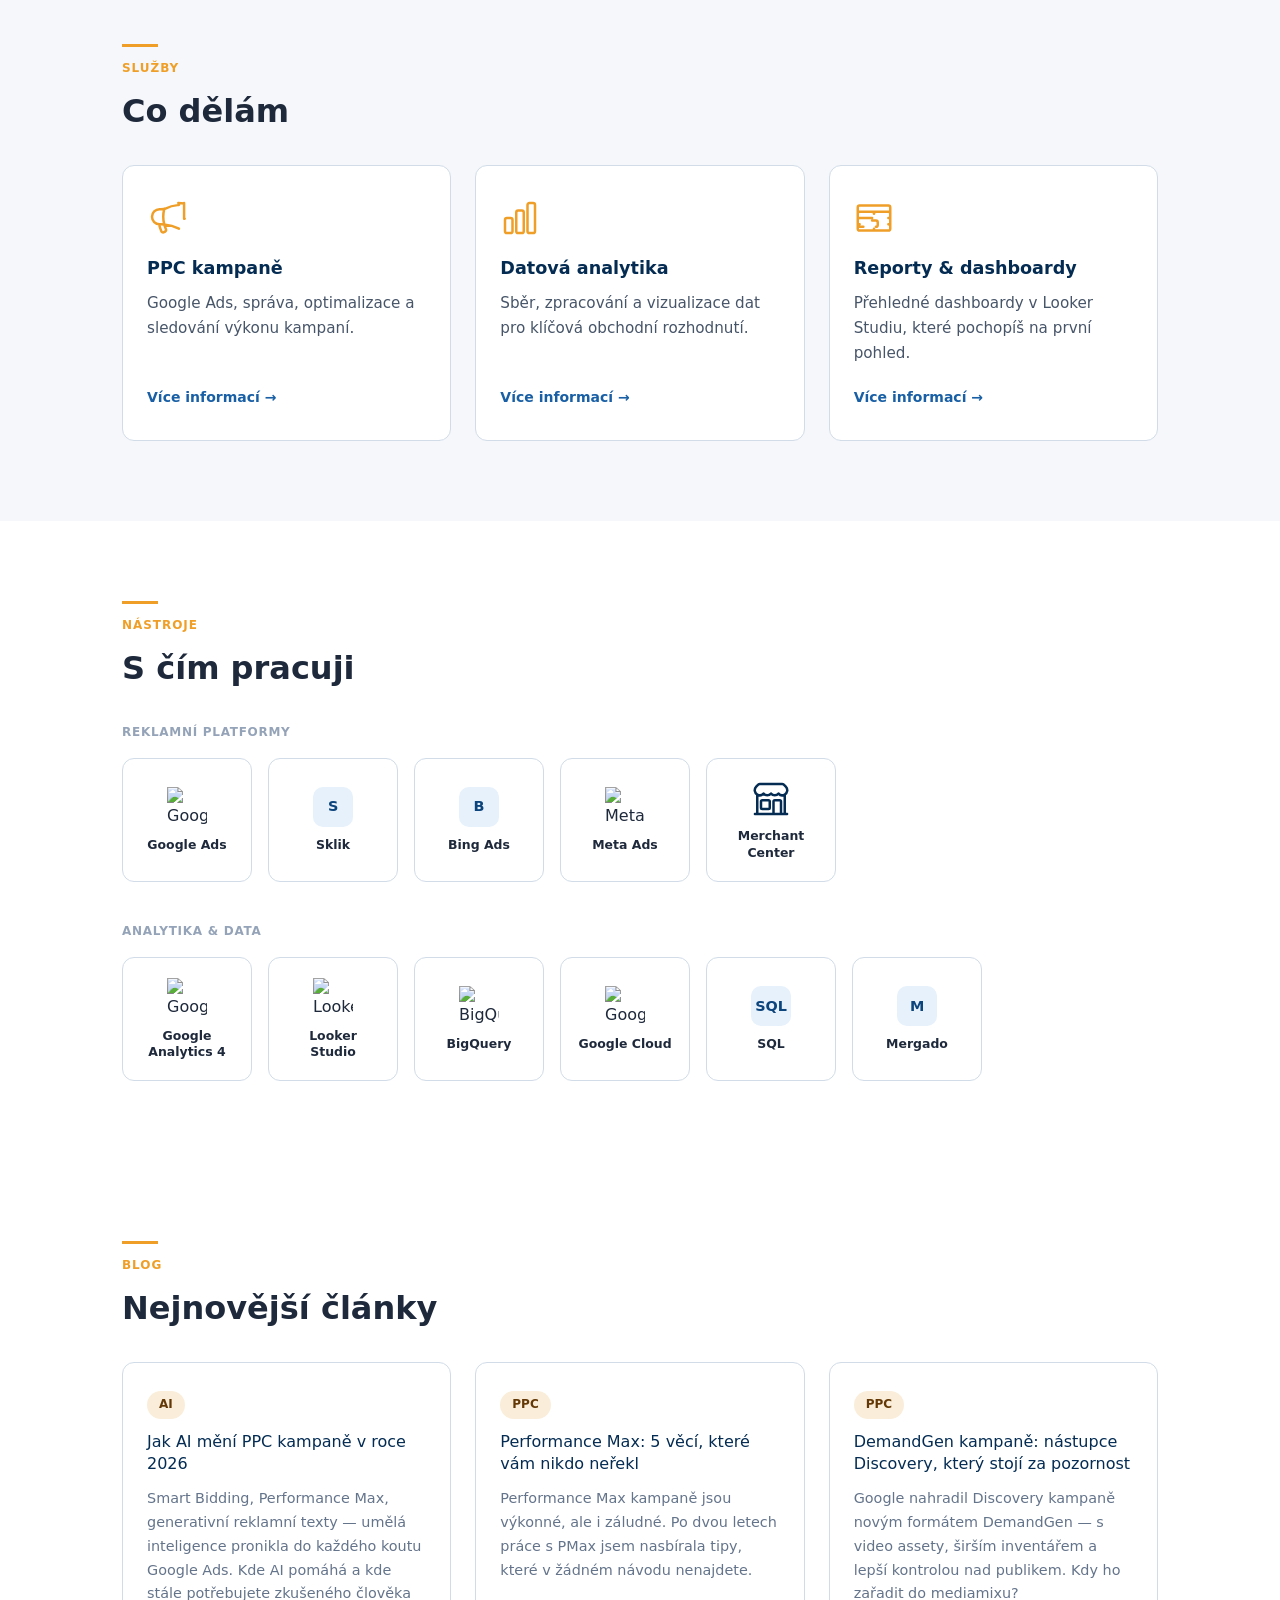
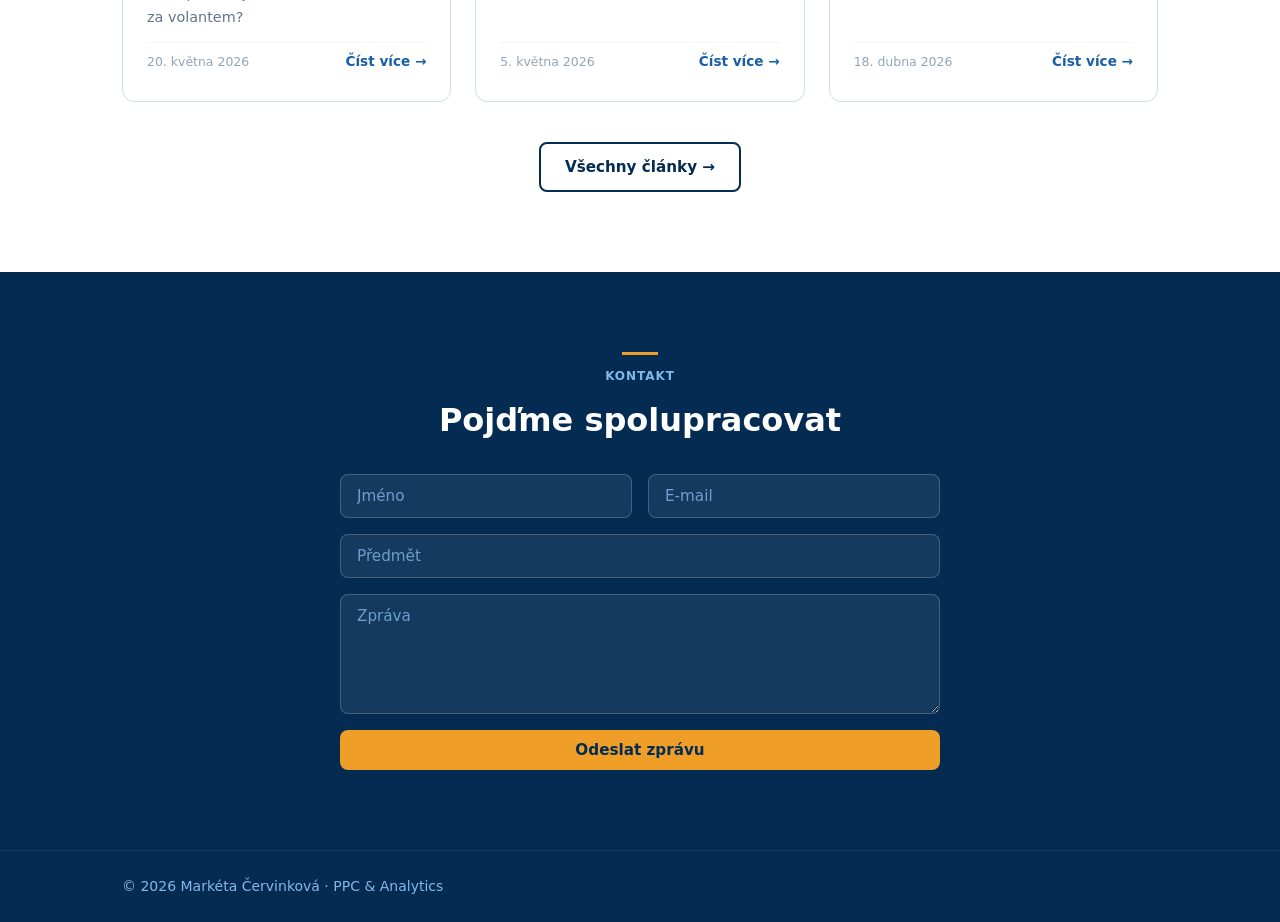
==== commit e460f55b: "About: add UTB background, Zlín origin, replace emoji icons with Heroicons SVG" ====
--- a/index.html
+++ b/index.html
@@ -65,34 +65,50 @@
           <h2>Kdo jsem</h2>
           <div class="about__content">
             <div class="about__text">
-              <p>Do světa online reklamy jsem přišla z jiného oboru — a myslím, že právě tento přechod mi dal jiný pohled na věc. Naučila jsem se dívat na marketing očima člověka, který nejdřív musel pochopit byznys, a teprve pak hledat nástroje, jak mu pomoci růst. PPC kampaně mě zaujaly proto, že výsledky jsou měřitelné, okamžité a přímo propojené s tím, co firma potřebuje.</p>
-              <p>Dnes spravuji kampaně napříč Google Ads, Sklikem, Bing Ads i Meta Ads — od malých lokálních podniků, kde každá koruna hraje roli, až po větší e-commerce projekty s desítkami tisíc korun měsíčního spendů. Baví mě detektivní práce: zjistit, proč kampaň nefunguje tak, jak by měla, najít příčinu v datech a navrhnout řešení. Čísla pro mě nejsou cíl — jsou vodítko.</p>
-              <p>Postupem času jsem si uvědomila, že samotné kampaně mi nestačí. Chtěla jsem rozumět datům hlouběji — proto jsem rozšířila svou specializaci o analytiku, BigQuery a Looker Studio. Dnes pomáhám klientům nejen s reklamou, ale i s tím, aby data, která sbírají, dávala smysl a sloužila rozhodnutím.</p>
+              <p>Vystudovala jsem průmyslové inženýrství na Fakultě ekonomiky a managementu Univerzity Tomáše Bati ve Zlíně — městě, kde jsem se narodila a kde dodnes žiji. Analytické myšlení a důraz na procesy, které mi inženýrské studium dalo, se ukázaly jako skvělý základ pro svět digitálního marketingu. Naučila jsem se dívat na reklamu očima člověka, který nejdřív musí pochopit byznys, a teprve pak hledat nástroje, jak mu pomoci růst.</p>
+              <p>Do PPC jsem přešla přirozeně — zaujalo mě, že výsledky jsou okamžitě měřitelné a přímo propojené s tím, co firma potřebuje. Dnes spravuji kampaně napříč Google Ads, Sklikem, Bing Ads i Meta Ads — od malých lokálních podniků, kde každá koruna hraje roli, až po větší e-commerce projekty. Baví mě detektivní práce: zjistit, proč kampaň nefunguje tak, jak by měla, najít příčinu v datech a navrhnout řešení. Čísla pro mě nejsou cíl — jsou vodítko.</p>
+              <p>Postupem času mi samotné kampaně nestačily. Chtěla jsem rozumět datům hlouběji — proto jsem rozšířila svou specializaci o analytiku, BigQuery a Looker Studio. Dnes pomáhám klientům nejen s reklamou, ale i s tím, aby data, která sbírají, dávala smysl a sloužila rozhodnutím.</p>
             </div>
             <div class="about__values">
               <div class="about__value">
-                <span class="about__value-icon">📊</span>
+                <span class="about__value-icon">
+                  <svg xmlns="http://www.w3.org/2000/svg" fill="none" viewBox="0 0 24 24" stroke-width="1.5" stroke="currentColor">
+                    <path stroke-linecap="round" stroke-linejoin="round" d="M3 13.125C3 12.504 3.504 12 4.125 12h2.25c.621 0 1.125.504 1.125 1.125v6.75C7.5 20.496 6.996 21 6.375 21h-2.25A1.125 1.125 0 0 1 3 19.875v-6.75ZM9.75 8.625c0-.621.504-1.125 1.125-1.125h2.25c.621 0 1.125.504 1.125 1.125v11.25c0 .621-.504 1.125-1.125 1.125h-2.25a1.125 1.125 0 0 1-1.125-1.125V8.625ZM16.5 4.125c0-.621.504-1.125 1.125-1.125h2.25C20.496 3 21 3.504 21 4.125v15.75c0 .621-.504 1.125-1.125 1.125h-2.25a1.125 1.125 0 0 1-1.125-1.125V4.125Z" />
+                  </svg>
+                </span>
                 <div>
                   <strong>Data jako základ</strong>
                   <p>Každé rozhodnutí stavím na číslech, ne na dojmech.</p>
                 </div>
               </div>
               <div class="about__value">
-                <span class="about__value-icon">🔍</span>
+                <span class="about__value-icon">
+                  <svg xmlns="http://www.w3.org/2000/svg" fill="none" viewBox="0 0 24 24" stroke-width="1.5" stroke="currentColor">
+                    <path stroke-linecap="round" stroke-linejoin="round" d="m21 21-5.197-5.197m0 0A7.5 7.5 0 1 0 5.196 5.196a7.5 7.5 0 0 0 10.607 10.607Z" />
+                  </svg>
+                </span>
                 <div>
                   <strong>Hledám příčiny</strong>
                   <p>Nezastavím se u symptomu — chci vědět, proč se věci dějí.</p>
                 </div>
               </div>
               <div class="about__value">
-                <span class="about__value-icon">📈</span>
+                <span class="about__value-icon">
+                  <svg xmlns="http://www.w3.org/2000/svg" fill="none" viewBox="0 0 24 24" stroke-width="1.5" stroke="currentColor">
+                    <path stroke-linecap="round" stroke-linejoin="round" d="M2.25 18 9 11.25l4.306 4.306a11.95 11.95 0 0 1 5.814-5.518l2.74-1.22m0 0-5.94-2.281m5.94 2.28-2.28 5.941" />
+                  </svg>
+                </span>
                 <div>
                   <strong>Výsledky, které vidíte</strong>
                   <p>Práce mě naplňuje tehdy, když klientův byznys roste.</p>
                 </div>
               </div>
               <div class="about__value">
-                <span class="about__value-icon">🧠</span>
+                <span class="about__value-icon">
+                  <svg xmlns="http://www.w3.org/2000/svg" fill="none" viewBox="0 0 24 24" stroke-width="1.5" stroke="currentColor">
+                    <path stroke-linecap="round" stroke-linejoin="round" d="M4.26 10.147a60.438 60.438 0 0 0-.491 6.347A48.62 48.62 0 0 1 12 20.904a48.62 48.62 0 0 1 8.232-4.41 60.46 60.46 0 0 0-.491-6.347m-15.482 0a50.636 50.636 0 0 0-2.658-.813A59.906 59.906 0 0 1 12 3.493a59.903 59.903 0 0 1 10.399 5.84c-.896.248-1.783.52-2.658.814m-15.482 0A50.717 50.717 0 0 1 12 13.489a50.702 50.702 0 0 1 3.741-3.342M6.75 15a.75.75 0 1 0 0-1.5.75.75 0 0 0 0 1.5Zm0 0v-3.675A55.378 55.378 0 0 1 12 8.443m-7.007 11.55A5.981 5.981 0 0 0 6.75 15.75v-1.5" />
+                  </svg>
+                </span>
                 <div>
                   <strong>Neustálé učení</strong>
                   <p>Digitální marketing se mění rychle — a to mě baví.</p>
--- a/css/style.css
+++ b/css/style.css
@@ -257,10 +257,15 @@
 }
 
 .about__value-icon {
-  font-size: 1.3rem;
   flex-shrink: 0;
-  line-height: 1;
+  width: 22px;
+  height: 22px;
+  color: var(--accent);
   padding-top: 0.1rem;
+}
+.about__value-icon svg {
+  width: 100%;
+  height: 100%;
 }
 
 .about__value strong {
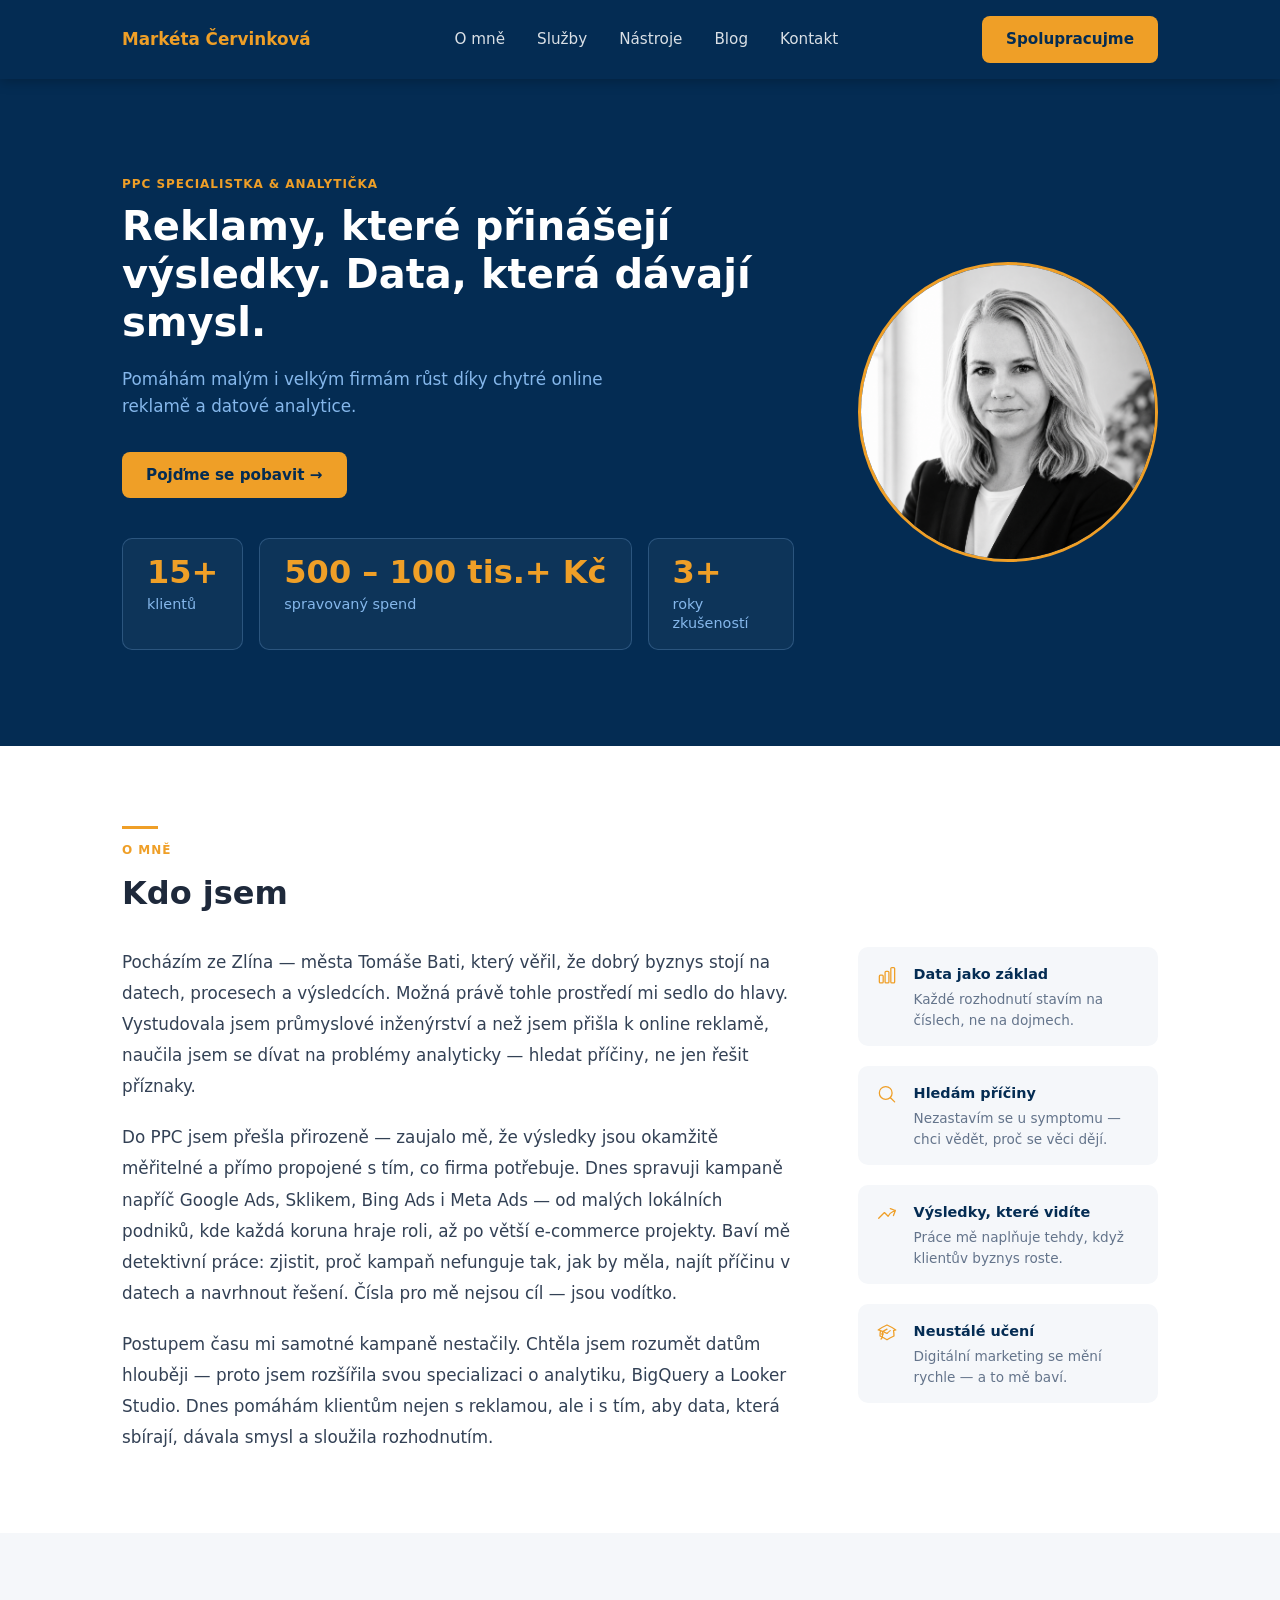
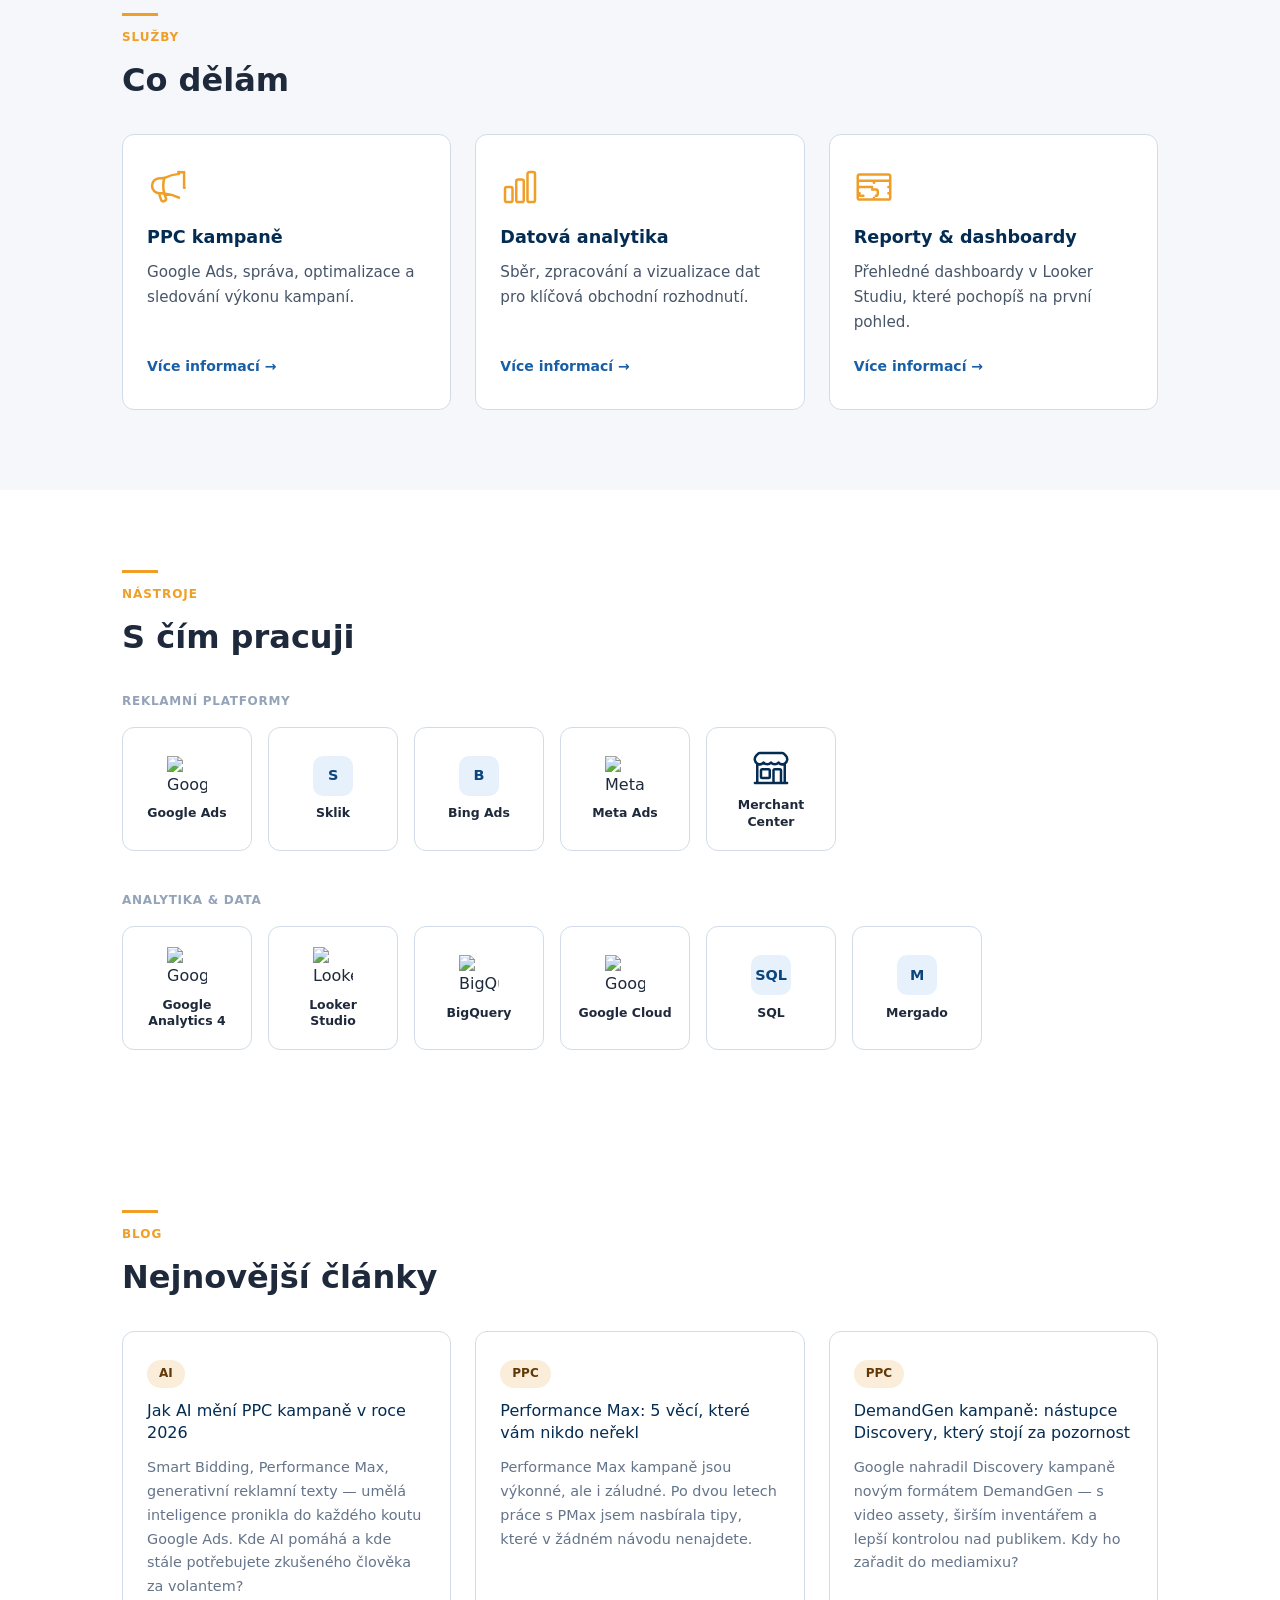
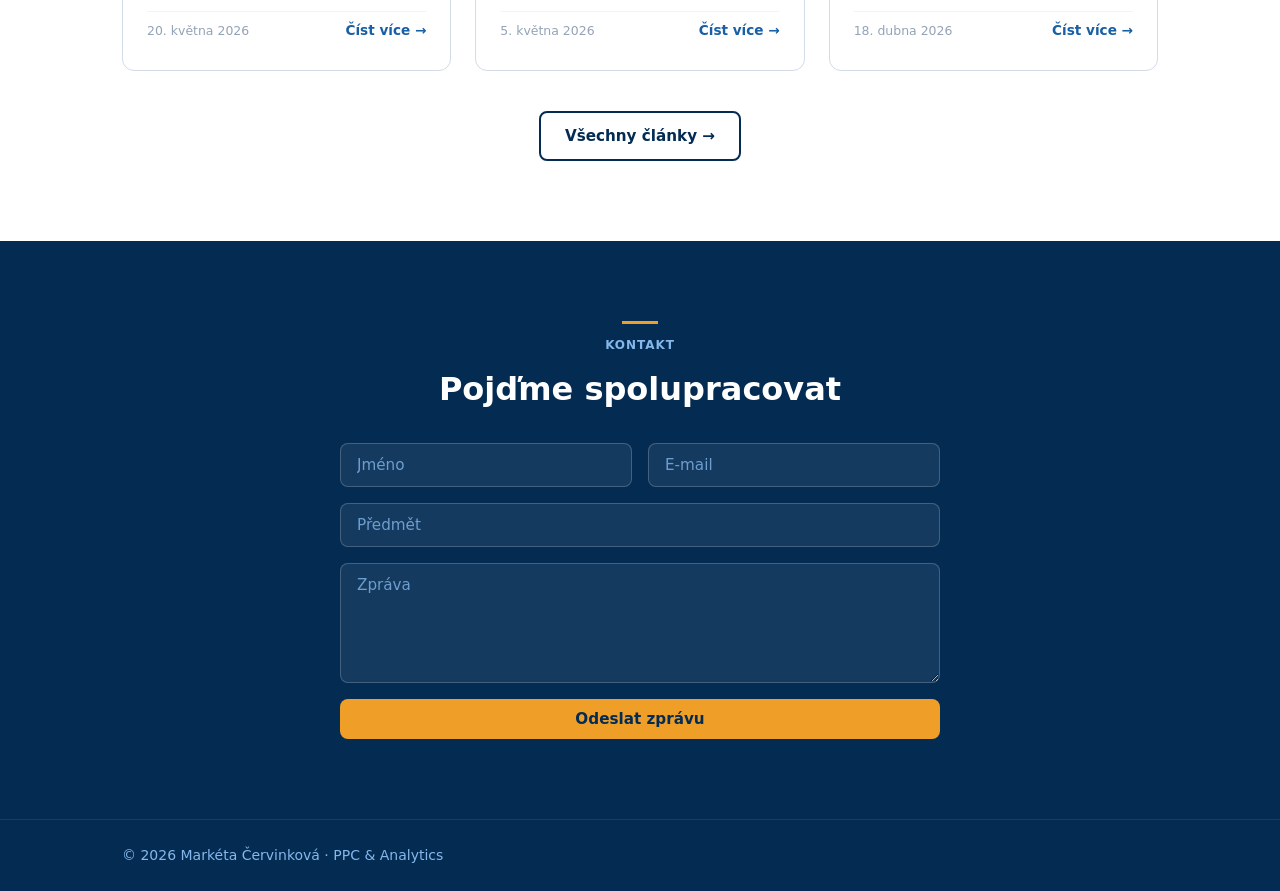
==== commit f6448e62: "Rewrite about intro: natural Baťa reference, more personal tone" ====
--- a/index.html
+++ b/index.html
@@ -65,7 +65,7 @@
           <h2>Kdo jsem</h2>
           <div class="about__content">
             <div class="about__text">
-              <p>Vystudovala jsem průmyslové inženýrství na Fakultě ekonomiky a managementu Univerzity Tomáše Bati ve Zlíně — městě, kde jsem se narodila a kde dodnes žiji. Analytické myšlení a důraz na procesy, které mi inženýrské studium dalo, se ukázaly jako skvělý základ pro svět digitálního marketingu. Naučila jsem se dívat na reklamu očima člověka, který nejdřív musí pochopit byznys, a teprve pak hledat nástroje, jak mu pomoci růst.</p>
+              <p>Pocházím ze Zlína — města Tomáše Bati, který věřil, že dobrý byznys stojí na datech, procesech a výsledcích. Možná právě tohle prostředí mi sedlo do hlavy. Vystudovala jsem průmyslové inženýrství a než jsem přišla k online reklamě, naučila jsem se dívat na problémy analyticky — hledat příčiny, ne jen řešit příznaky.</p>
               <p>Do PPC jsem přešla přirozeně — zaujalo mě, že výsledky jsou okamžitě měřitelné a přímo propojené s tím, co firma potřebuje. Dnes spravuji kampaně napříč Google Ads, Sklikem, Bing Ads i Meta Ads — od malých lokálních podniků, kde každá koruna hraje roli, až po větší e-commerce projekty. Baví mě detektivní práce: zjistit, proč kampaň nefunguje tak, jak by měla, najít příčinu v datech a navrhnout řešení. Čísla pro mě nejsou cíl — jsou vodítko.</p>
               <p>Postupem času mi samotné kampaně nestačily. Chtěla jsem rozumět datům hlouběji — proto jsem rozšířila svou specializaci o analytiku, BigQuery a Looker Studio. Dnes pomáhám klientům nejen s reklamou, ale i s tím, aby data, která sbírají, dávala smysl a sloužila rozhodnutím.</p>
             </div>
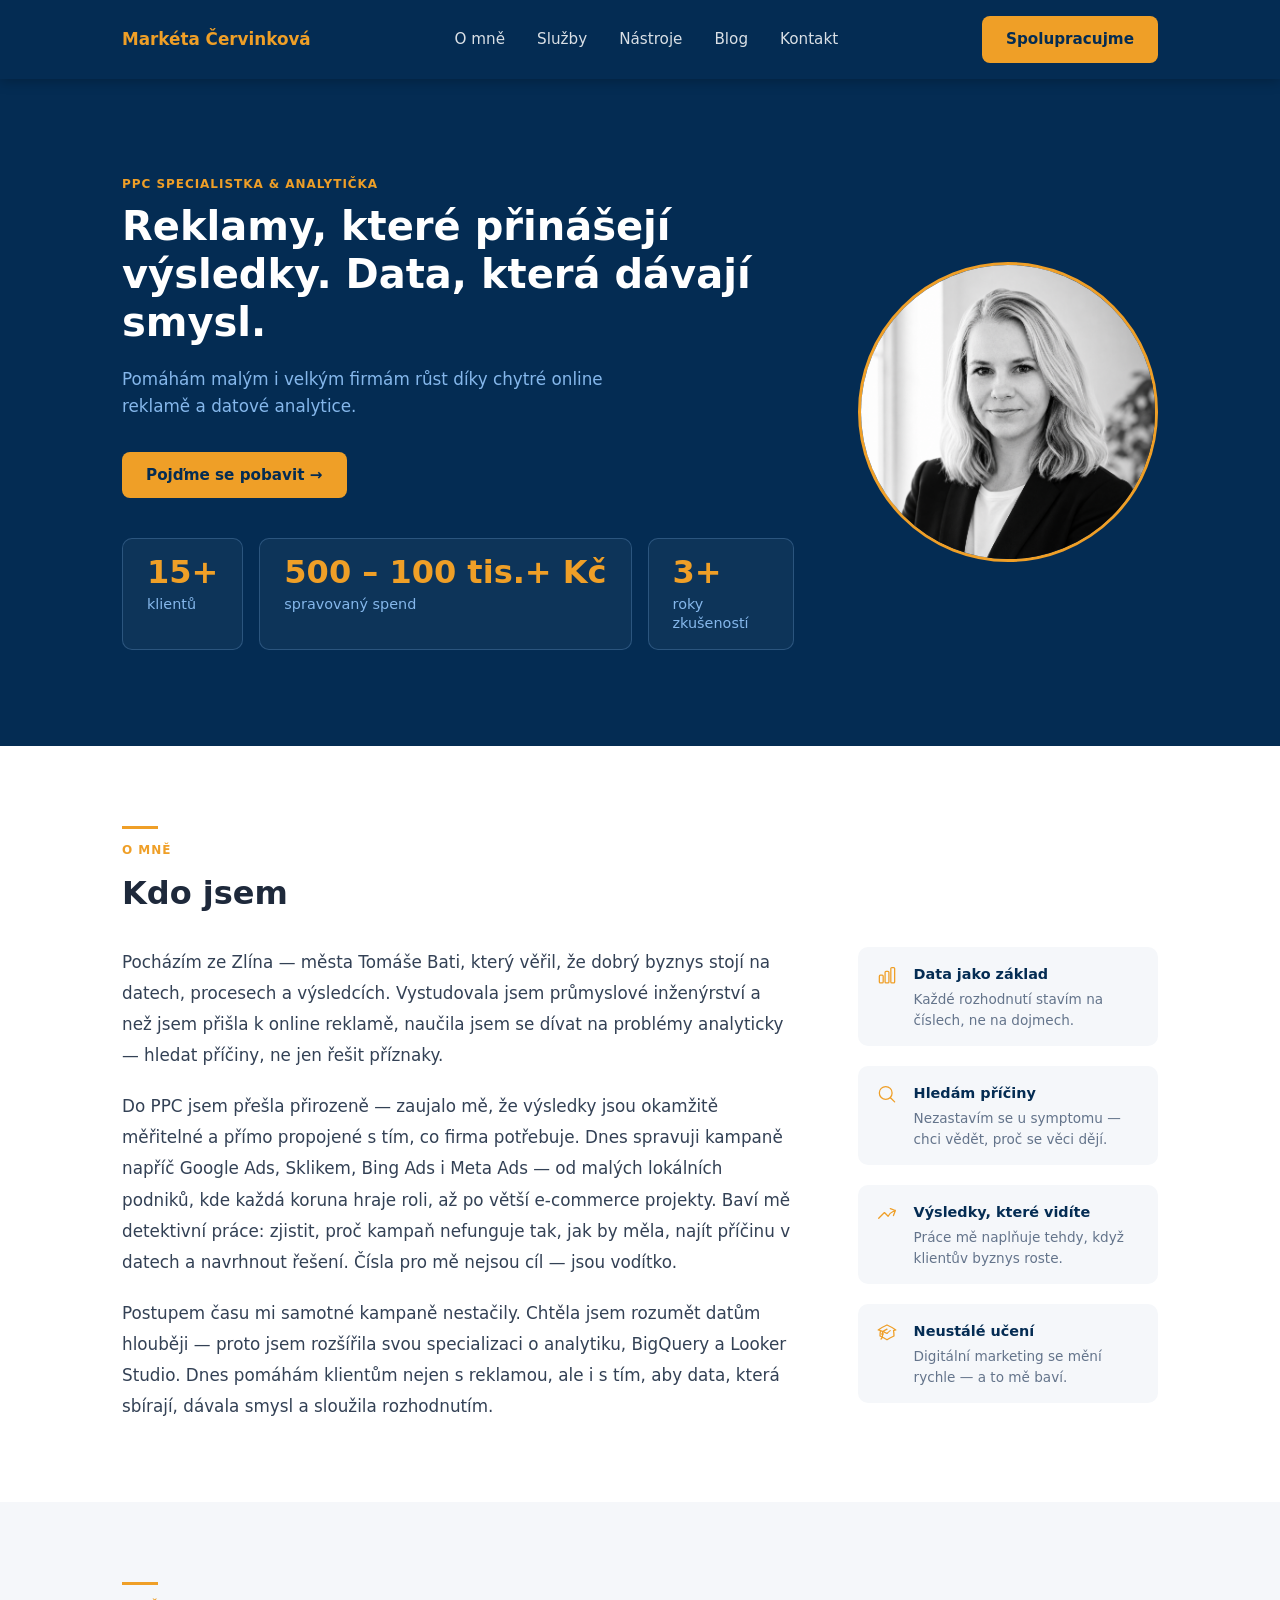
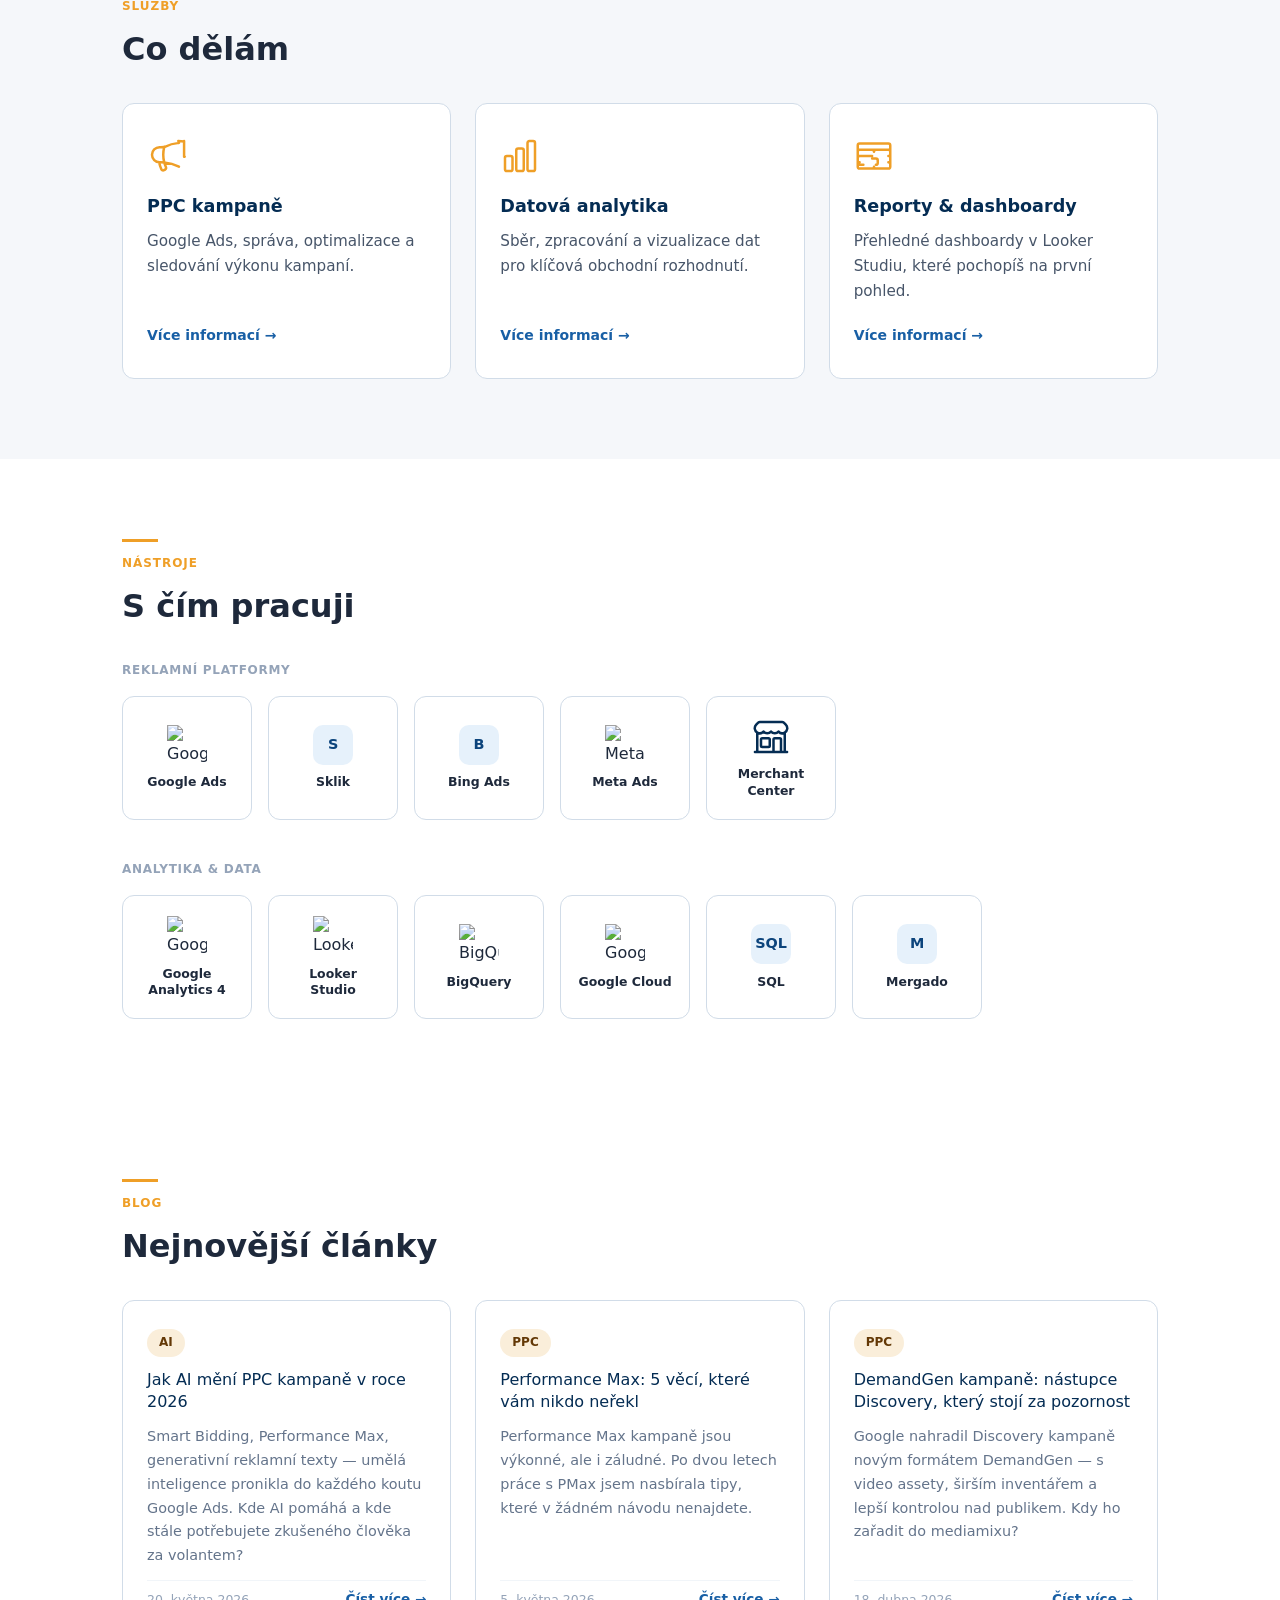
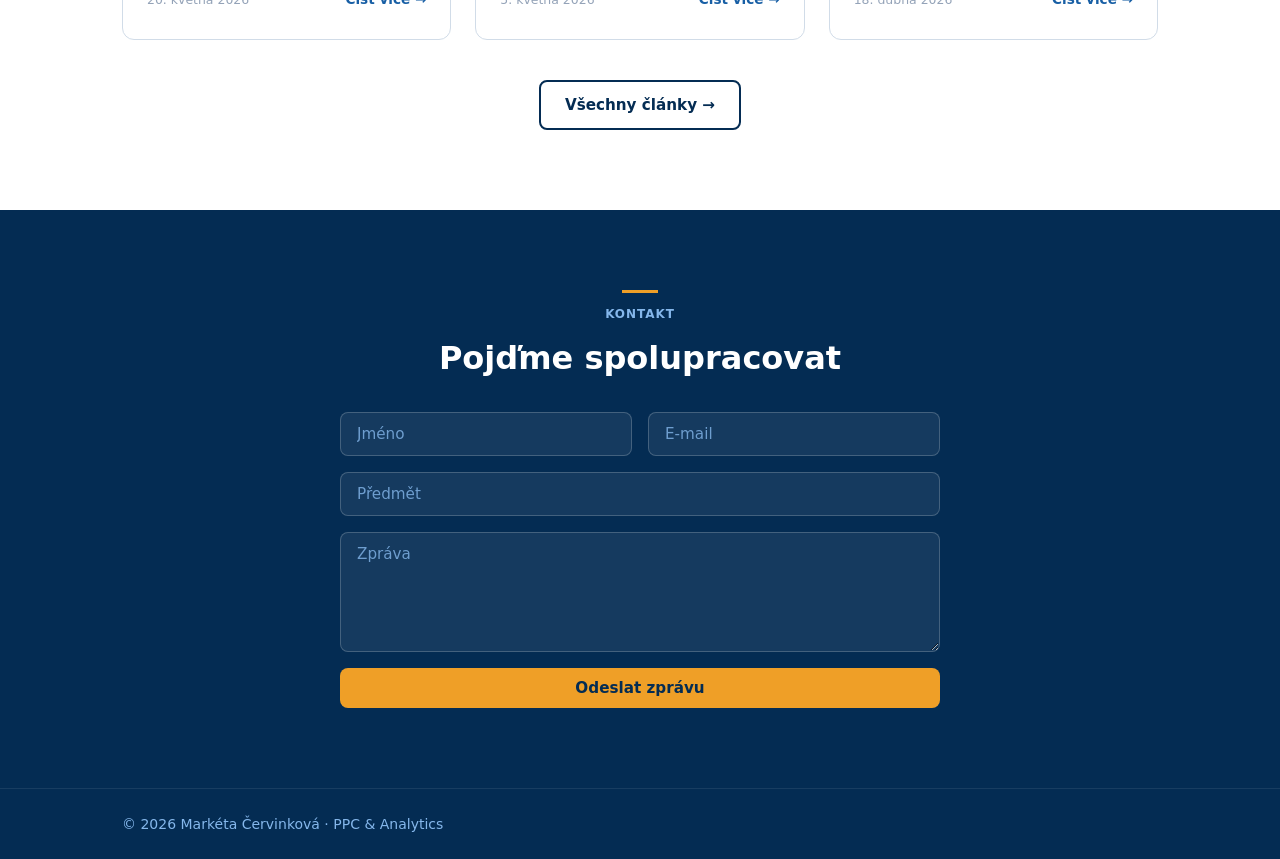
==== commit 4c587f81: "Remove filler sentence from about intro" ====
--- a/index.html
+++ b/index.html
@@ -65,7 +65,7 @@
           <h2>Kdo jsem</h2>
           <div class="about__content">
             <div class="about__text">
-              <p>Pocházím ze Zlína — města Tomáše Bati, který věřil, že dobrý byznys stojí na datech, procesech a výsledcích. Možná právě tohle prostředí mi sedlo do hlavy. Vystudovala jsem průmyslové inženýrství a než jsem přišla k online reklamě, naučila jsem se dívat na problémy analyticky — hledat příčiny, ne jen řešit příznaky.</p>
+              <p>Pocházím ze Zlína — města Tomáše Bati, který věřil, že dobrý byznys stojí na datech, procesech a výsledcích. Vystudovala jsem průmyslové inženýrství a než jsem přišla k online reklamě, naučila jsem se dívat na problémy analyticky — hledat příčiny, ne jen řešit příznaky.</p>
               <p>Do PPC jsem přešla přirozeně — zaujalo mě, že výsledky jsou okamžitě měřitelné a přímo propojené s tím, co firma potřebuje. Dnes spravuji kampaně napříč Google Ads, Sklikem, Bing Ads i Meta Ads — od malých lokálních podniků, kde každá koruna hraje roli, až po větší e-commerce projekty. Baví mě detektivní práce: zjistit, proč kampaň nefunguje tak, jak by měla, najít příčinu v datech a navrhnout řešení. Čísla pro mě nejsou cíl — jsou vodítko.</p>
               <p>Postupem času mi samotné kampaně nestačily. Chtěla jsem rozumět datům hlouběji — proto jsem rozšířila svou specializaci o analytiku, BigQuery a Looker Studio. Dnes pomáhám klientům nejen s reklamou, ale i s tím, aby data, která sbírají, dávala smysl a sloužila rozhodnutím.</p>
             </div>
